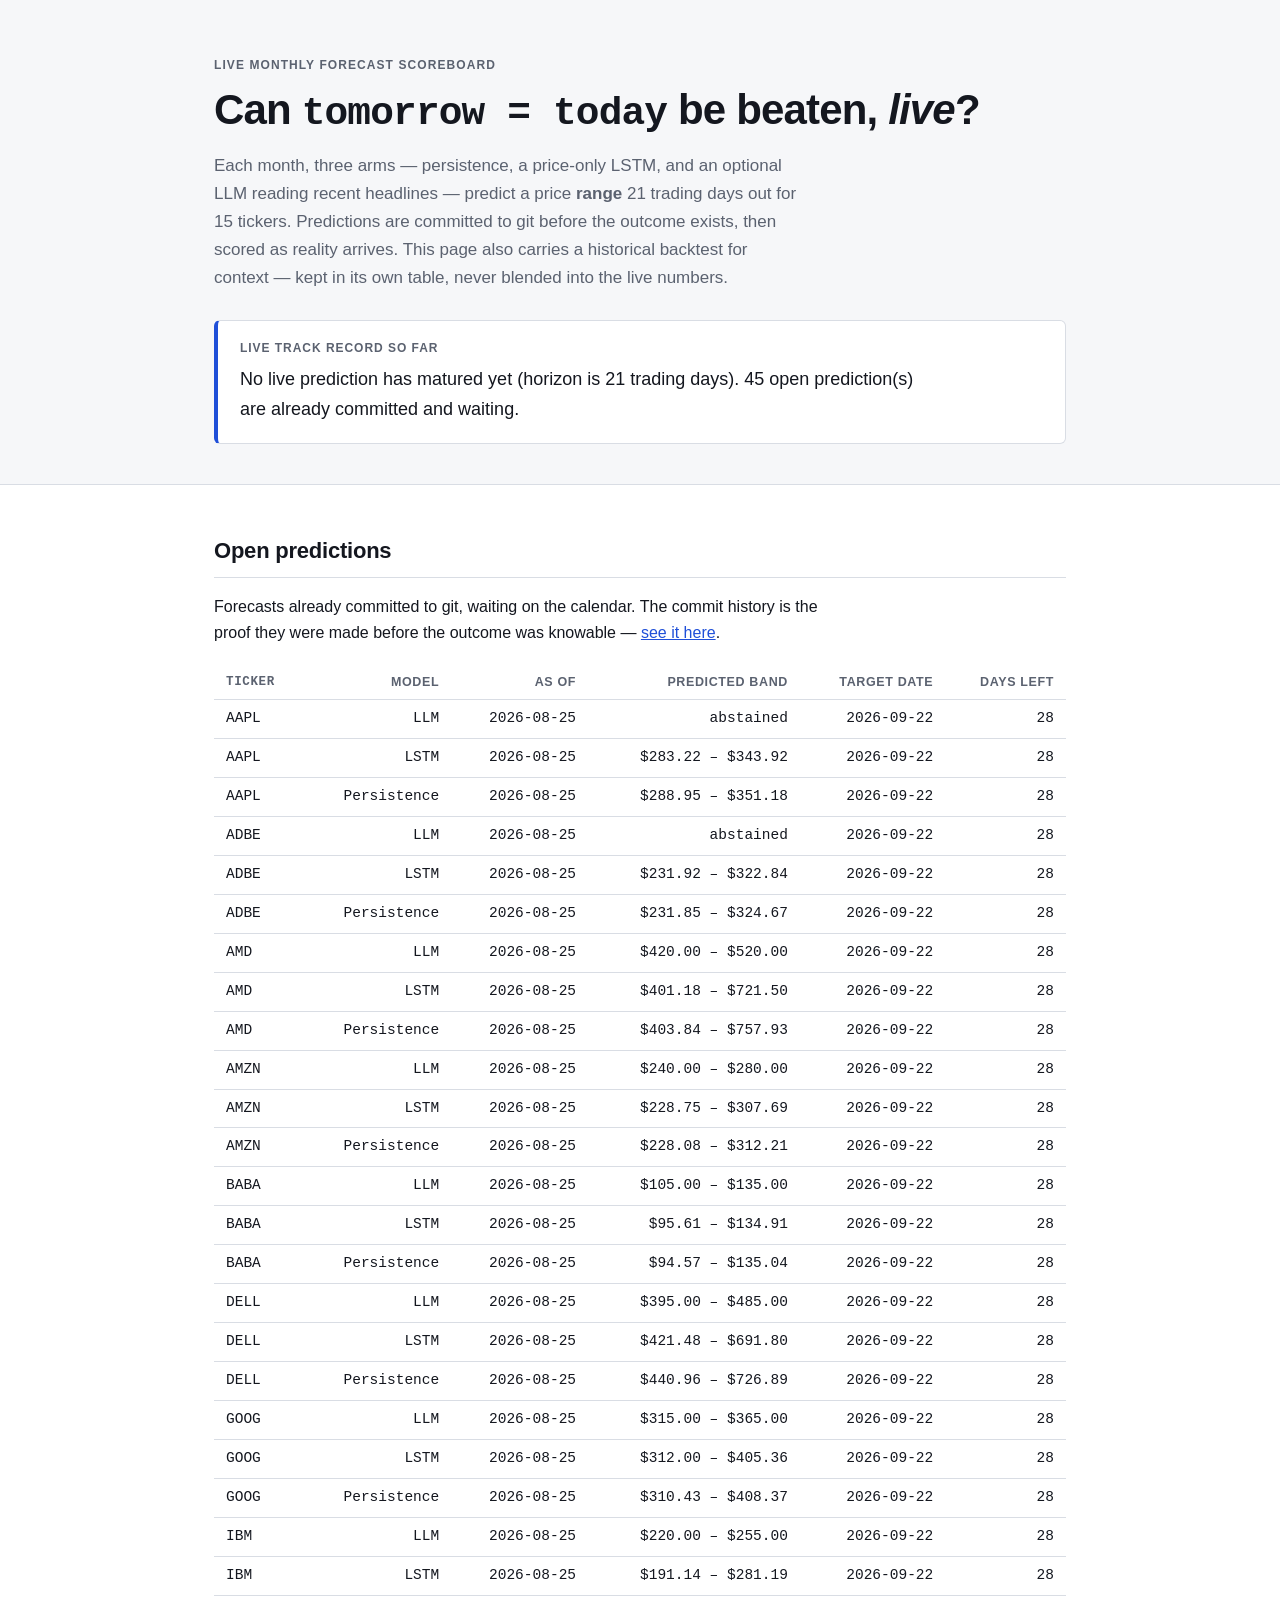
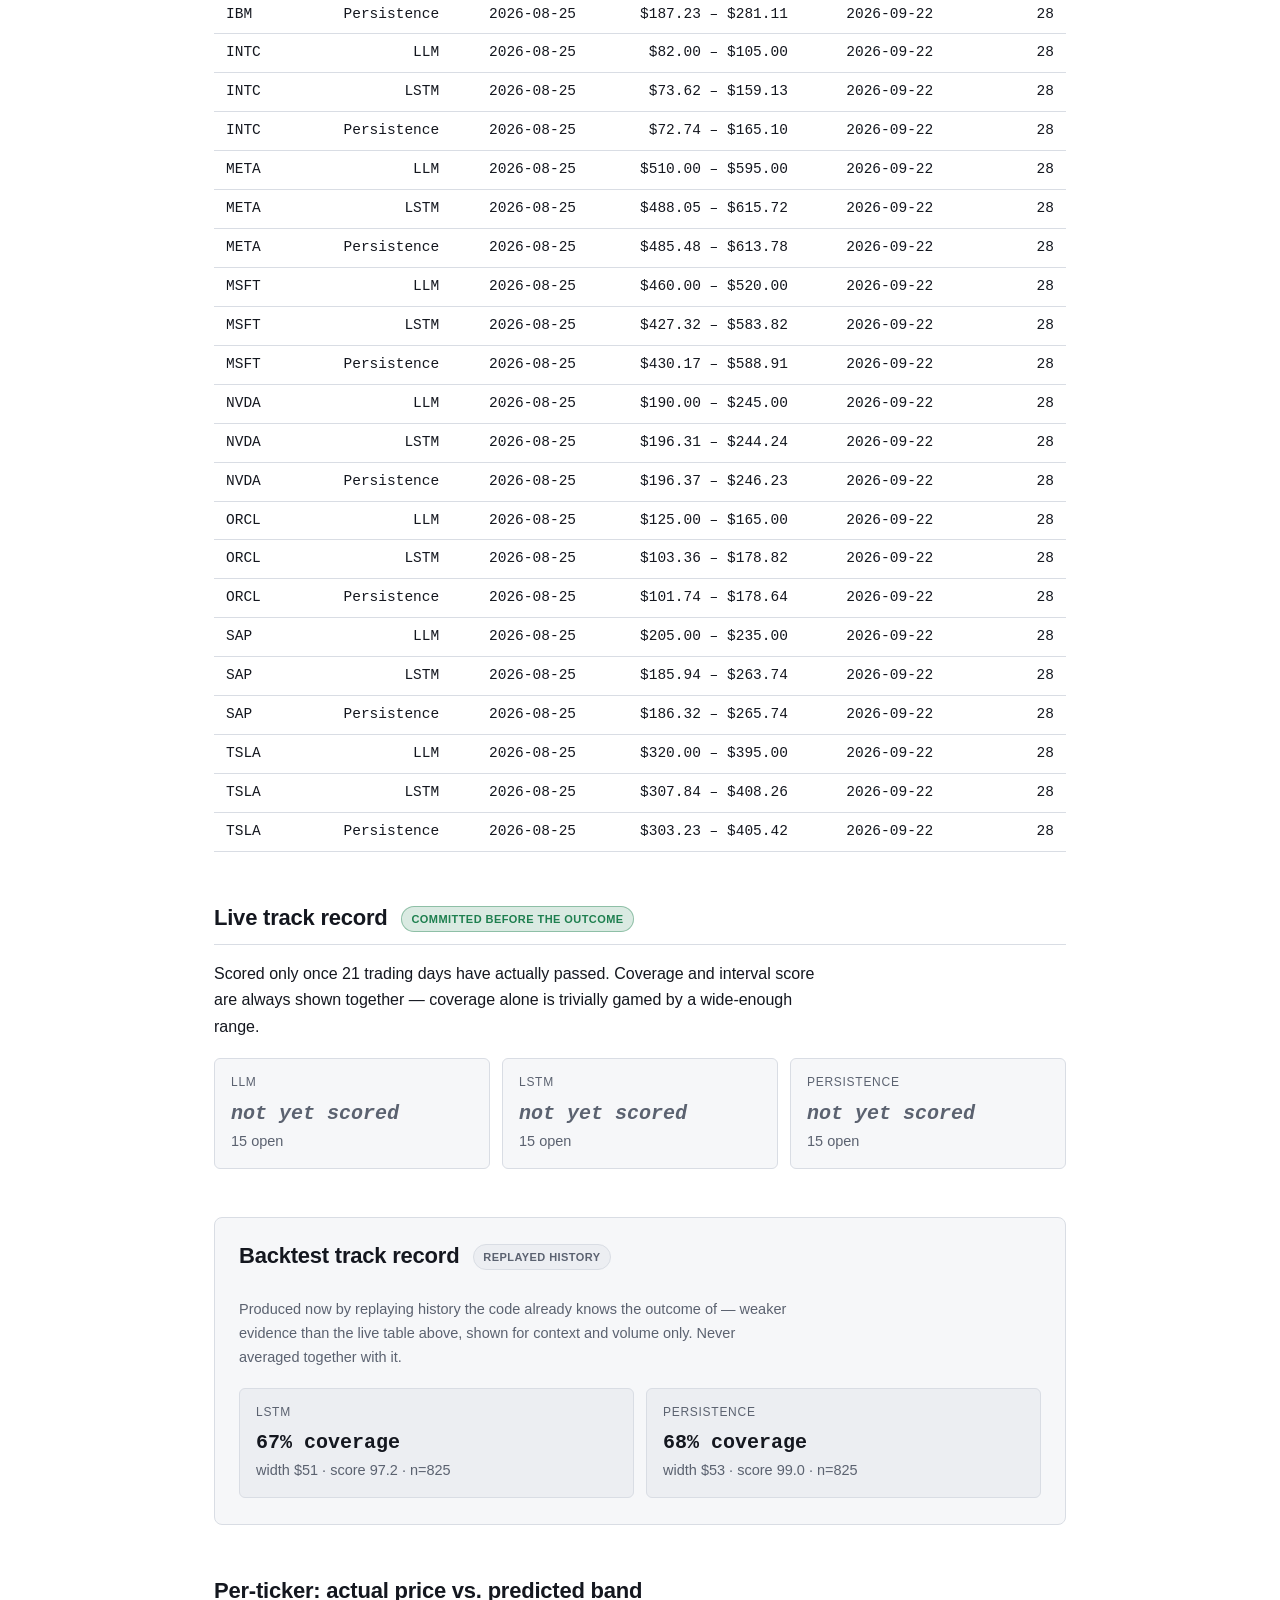
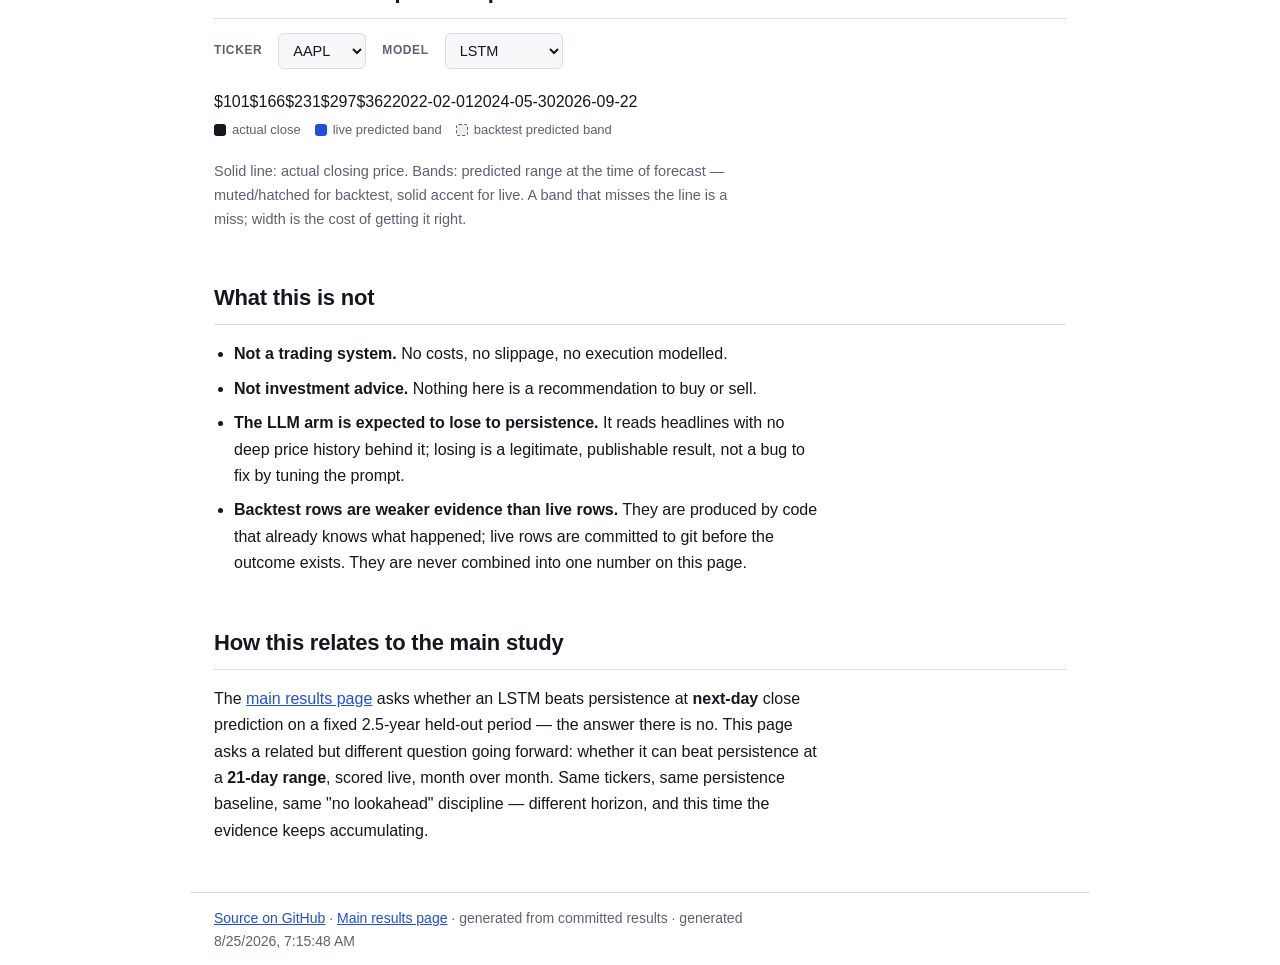
==== docs/scoreboard.html @ e930a918 "Live scoreboard page" ====
<!doctype html>
<html lang="en">
<head>
<meta charset="utf-8">
<meta name="viewport" content="width=device-width, initial-scale=1">
<title>Live forecast scoreboard — LSTM vs persistence</title>
<meta name="description" content="A monthly-updating scoreboard: persistence, an LSTM and an optional LLM predict a 21-trading-day price range for 15 tickers, scored as reality arrives. Live and backtested results are never combined.">
<link rel="stylesheet" href="style.css">
</head>
<body>

<header class="hero">
  <div class="wrap">
    <p class="eyebrow">Live monthly forecast scoreboard</p>
    <h1>Can <span class="mono">tomorrow&nbsp;=&nbsp;today</span> be beaten, <em>live</em>?</h1>
    <p class="lede">
      Each month, three arms — persistence, a price-only LSTM, and an optional LLM reading
      recent headlines — predict a price <strong>range</strong> 21 trading days out for 15
      tickers. Predictions are committed to git before the outcome exists, then scored as
      reality arrives. This page also carries a historical backtest for context — kept in its
      own table, never blended into the live numbers.
    </p>
    <div class="answer" id="answer">
      <p class="answer-label">Live track record so far</p>
      <p class="answer-body" id="answer-body">Loading…</p>
    </div>
  </div>
</header>

<main class="wrap">

  <section id="open-predictions">
    <h2>Open predictions</h2>
    <p>
      Forecasts already committed to git, waiting on the calendar. The commit history is the
      proof they were made before the outcome was knowable —
      <a id="commit-history-link" href="https://github.com/Ssavan99/stock-lstm-vs-persistence/commits/main/results/scoreboard_live.json" target="_blank" rel="noopener">see it here</a>.
    </p>
    <div class="tablewrap"><table id="table-open"></table></div>
  </section>

  <section id="live-track-record">
    <h2>Live track record <span class="badge badge-live">committed before the outcome</span></h2>
    <p>
      Scored only once 21 trading days have actually passed. Coverage and interval score are
      always shown together — coverage alone is trivially gamed by a wide-enough range.
    </p>
    <div class="grid" id="live-summary"></div>
  </section>

  <section id="backtest-track-record" class="muted-panel">
    <h2>Backtest track record <span class="badge badge-backtest">replayed history</span></h2>
    <p class="note">
      Produced now by replaying history the code already knows the outcome of — weaker
      evidence than the live table above, shown for context and volume only. Never averaged
      together with it.
    </p>
    <div class="grid" id="backtest-summary"></div>
  </section>

  <section id="per-ticker-chart">
    <h2>Per-ticker: actual price vs. predicted band</h2>
    <div class="chart-controls">
      <label for="ticker-select">Ticker</label>
      <select id="ticker-select"></select>
      <label for="model-select">Model</label>
      <select id="model-select"></select>
    </div>
    <div id="chart-ticker" class="chart"></div>
    <p class="note">
      Solid line: actual closing price. Bands: predicted range at the time of forecast —
      muted/hatched for backtest, solid accent for live. A band that misses the line is a miss;
      width is the cost of getting it right.
    </p>
  </section>

  <section class="disclaimer">
    <h2>What this is not</h2>
    <ul>
      <li><strong>Not a trading system.</strong> No costs, no slippage, no execution modelled.</li>
      <li><strong>Not investment advice.</strong> Nothing here is a recommendation to buy or sell.</li>
      <li><strong>The LLM arm is expected to lose to persistence.</strong> It reads headlines
        with no deep price history behind it; losing is a legitimate, publishable result, not
        a bug to fix by tuning the prompt.</li>
      <li><strong>Backtest rows are weaker evidence than live rows.</strong> They are produced
        by code that already knows what happened; live rows are committed to git before the
        outcome exists. They are never combined into one number on this page.</li>
    </ul>
  </section>

  <section>
    <h2>How this relates to the main study</h2>
    <p>
      The <a href="index.html">main results page</a> asks whether an LSTM beats persistence at
      <strong>next-day</strong> close prediction on a fixed 2.5-year held-out period — the
      answer there is no. This page asks a related but different question going forward:
      whether it can beat persistence at a <strong>21-day range</strong>, scored live, month
      over month. Same tickers, same persistence baseline, same "no lookahead" discipline —
      different horizon, and this time the evidence keeps accumulating.
    </p>
  </section>

</main>

<footer class="wrap">
  <p>
    <a href="https://github.com/Ssavan99/stock-lstm-vs-persistence">Source on GitHub</a>
    · <a href="index.html">Main results page</a>
    · generated from committed results
    · <span id="footer-generated"></span>
  </p>
</footer>

<script src="scoreboard.js"></script>
</body>
</html>
---- docs/style.css ----
:root {
  --bg: #ffffff;
  --surface: #f6f7f9;
  --surface-2: #eceef2;
  --text: #14171f;
  --muted: #5b6270;
  --line: #d9dde4;
  --accent: #1f4fd8;
  --bad: #c0392b;
  --good: #1e7f4f;
  --mono: ui-monospace, SFMono-Regular, "SF Mono", Menlo, Consolas, monospace;
}

@media (prefers-color-scheme: dark) {
  :root {
    --bg: #0f1116;
    --surface: #171a21;
    --surface-2: #1f232c;
    --text: #e7e9ee;
    --muted: #9aa2b1;
    --line: #2b303a;
    --accent: #6f95ff;
    --bad: #ff7a6b;
    --good: #56c98d;
  }
}

* { box-sizing: border-box; }

body {
  margin: 0;
  background: var(--bg);
  color: var(--text);
  font: 16px/1.65 -apple-system, BlinkMacSystemFont, "Segoe UI", Roboto, Helvetica, Arial, sans-serif;
  -webkit-font-smoothing: antialiased;
}

.wrap { max-width: 900px; margin: 0 auto; padding: 0 24px; }
.mono { font-family: var(--mono); font-size: 0.94em; }

.hero {
  background: var(--surface);
  border-bottom: 1px solid var(--line);
  padding: 56px 0 40px;
}

.eyebrow {
  margin: 0 0 10px;
  text-transform: uppercase;
  letter-spacing: 0.09em;
  font-size: 12px;
  font-weight: 600;
  color: var(--muted);
}

h1 {
  margin: 0 0 16px;
  font-size: clamp(28px, 5vw, 42px);
  line-height: 1.15;
  letter-spacing: -0.02em;
}

.lede { margin: 0 0 28px; font-size: 17px; color: var(--muted); max-width: 62ch; }
.cross-link { margin-top: 14px; }

.answer {
  background: var(--bg);
  border: 1px solid var(--line);
  border-left: 4px solid var(--accent);
  border-radius: 6px;
  padding: 18px 22px;
}

.answer-label {
  margin: 0 0 6px;
  font-size: 12px;
  font-weight: 600;
  letter-spacing: 0.08em;
  text-transform: uppercase;
  color: var(--muted);
}

.answer-body { margin: 0; font-size: 18px; }
.answer-body strong { color: var(--accent); }

main { padding: 8px 24px 48px; }
section { margin: 48px 0; }

h2 {
  font-size: 22px;
  letter-spacing: -0.01em;
  margin: 0 0 12px;
  padding-bottom: 8px;
  border-bottom: 1px solid var(--line);
}

p { max-width: 68ch; }
.note { color: var(--muted); font-size: 14.5px; }

.grid {
  display: grid;
  grid-template-columns: repeat(auto-fit, minmax(160px, 1fr));
  gap: 12px;
  margin: 18px 0;
}

.card {
  background: var(--surface);
  border: 1px solid var(--line);
  border-radius: 6px;
  padding: 14px 16px;
}
.card .k { font-size: 12px; text-transform: uppercase; letter-spacing: 0.06em; color: var(--muted); }
.card .v { font-size: 20px; font-weight: 600; font-family: var(--mono); margin-top: 4px; }

.tablewrap { overflow-x: auto; margin: 18px 0; }

table { border-collapse: collapse; width: 100%; font-size: 14.5px; }
th, td { padding: 7px 12px; text-align: right; border-bottom: 1px solid var(--line); white-space: nowrap; }
th { font-weight: 600; color: var(--muted); font-size: 12.5px; text-transform: uppercase; letter-spacing: 0.05em; }
th:first-child, td:first-child { text-align: left; font-family: var(--mono); }
tbody tr:hover { background: var(--surface); }
td.num { font-family: var(--mono); }
td.pos { color: var(--good); }
td.neg { color: var(--bad); }
tfoot td { font-weight: 600; border-top: 2px solid var(--line); border-bottom: none; }

.chart { margin: 20px 0; }
.chart svg { width: 100%; height: auto; display: block; }

.callout {
  background: var(--surface);
  border: 1px solid var(--line);
  border-radius: 6px;
  padding: 14px 18px;
  margin: 18px 0;
  font-size: 15.5px;
}

.disclaimer ul { max-width: 68ch; padding-left: 20px; }
.disclaimer li { margin-bottom: 8px; }

.code {
  background: var(--surface-2);
  border: 1px solid var(--line);
  border-radius: 6px;
  padding: 14px 16px;
  overflow-x: auto;
  font-family: var(--mono);
  font-size: 13.5px;
  line-height: 1.6;
}

.badge {
  display: inline-block;
  font-size: 11px;
  font-weight: 600;
  letter-spacing: 0.04em;
  text-transform: uppercase;
  padding: 3px 9px;
  border-radius: 999px;
  vertical-align: middle;
  margin-left: 8px;
}
.badge-live {
  color: var(--good);
  background: color-mix(in srgb, var(--good) 16%, transparent);
  border: 1px solid color-mix(in srgb, var(--good) 40%, transparent);
}
.badge-backtest {
  color: var(--muted);
  background: var(--surface-2);
  border: 1px solid var(--line);
}

.muted-panel {
  background: var(--surface);
  border: 1px solid var(--line);
  border-radius: 8px;
  padding: 20px 24px 8px;
}
.muted-panel h2 { border-bottom-color: transparent; }
.muted-panel .grid .card { background: var(--surface-2); }

.stat-empty { color: var(--muted); font-style: italic; font-size: 14px; }

.chart-controls {
  display: flex;
  flex-wrap: wrap;
  align-items: center;
  gap: 8px 16px;
  margin: 14px 0;
}
.chart-controls label {
  font-size: 12px;
  font-weight: 600;
  letter-spacing: 0.05em;
  text-transform: uppercase;
  color: var(--muted);
}
.chart-controls select {
  font: inherit;
  font-size: 14.5px;
  color: var(--text);
  background: var(--surface);
  border: 1px solid var(--line);
  border-radius: 6px;
  padding: 7px 10px;
  min-height: 36px;
}

.chart-legend {
  display: flex;
  flex-wrap: wrap;
  gap: 14px;
  margin: 4px 0 12px;
  font-size: 13px;
  color: var(--muted);
}
.chart-legend span { display: inline-flex; align-items: center; gap: 6px; }
.chart-legend .swatch { width: 12px; height: 12px; border-radius: 3px; display: inline-block; }

footer {
  border-top: 1px solid var(--line);
  padding: 22px 24px 40px;
  color: var(--muted);
  font-size: 14px;
}
a { color: var(--accent); }
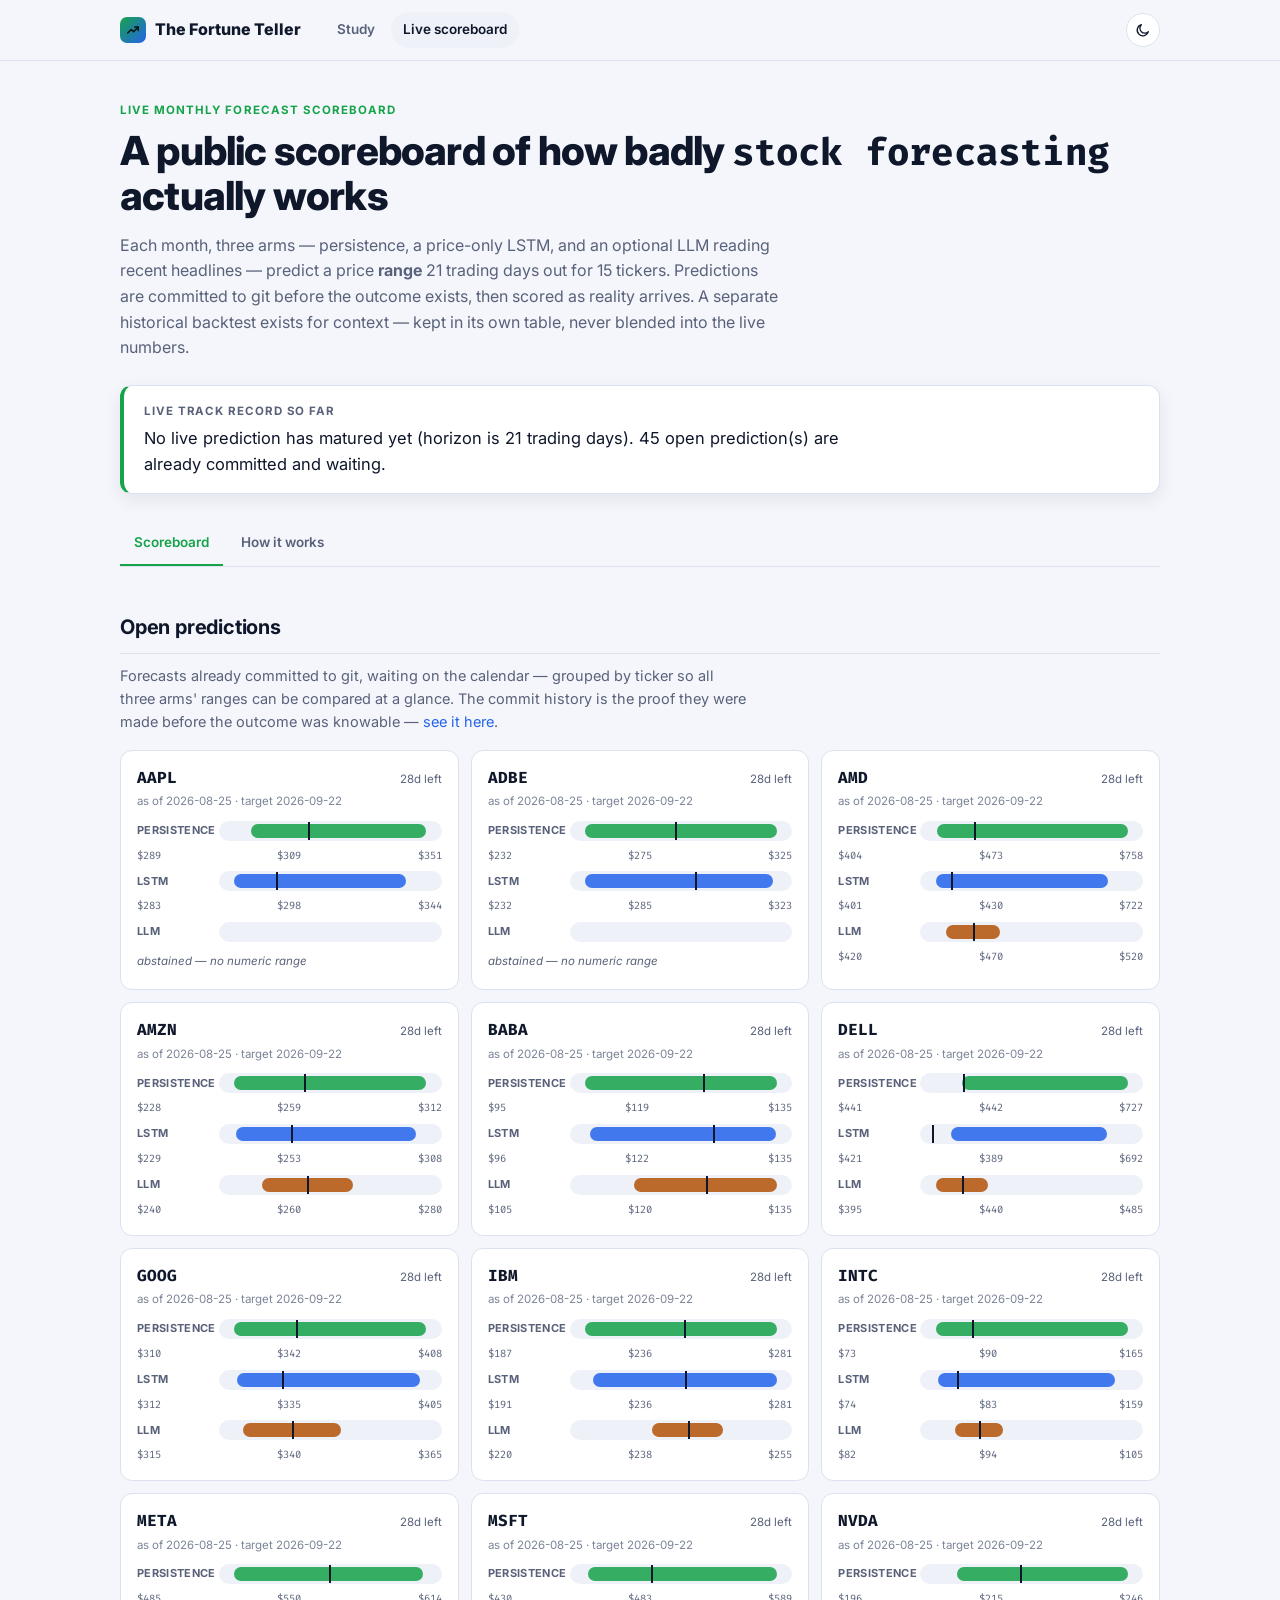
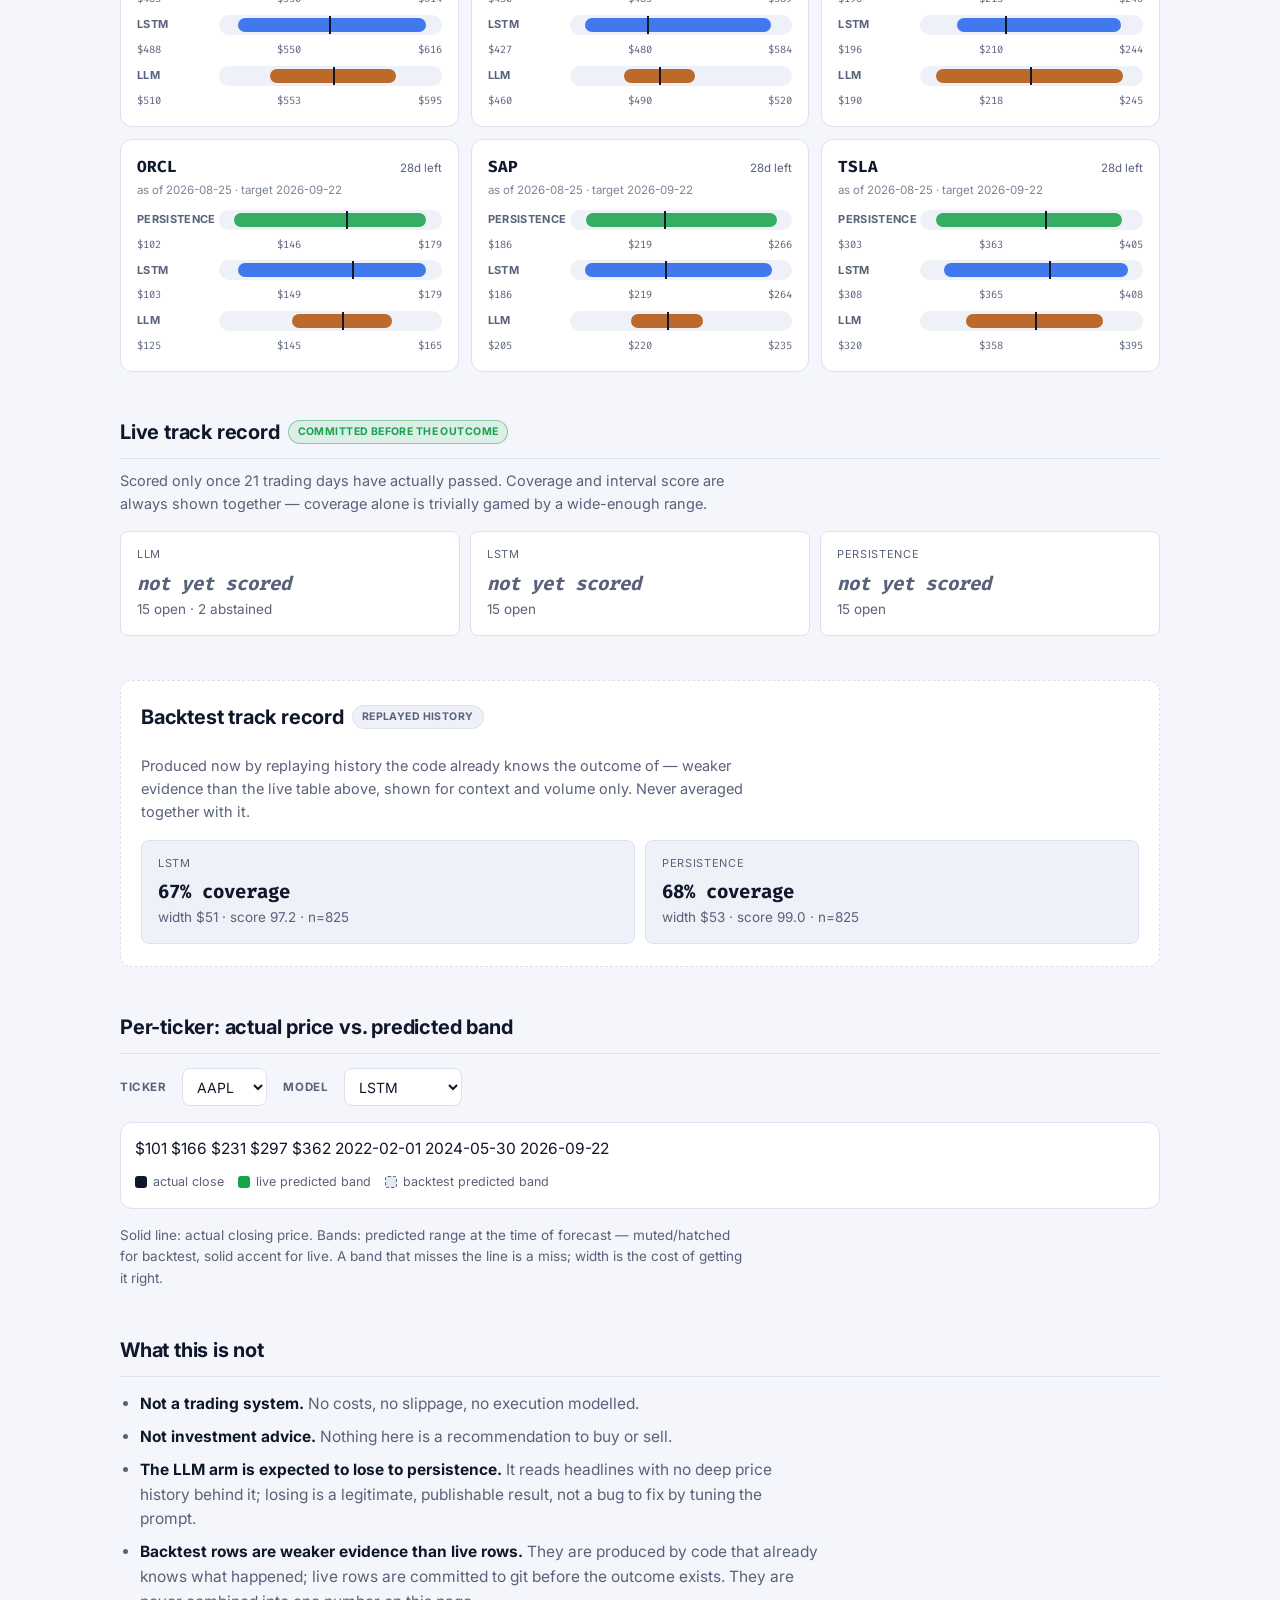
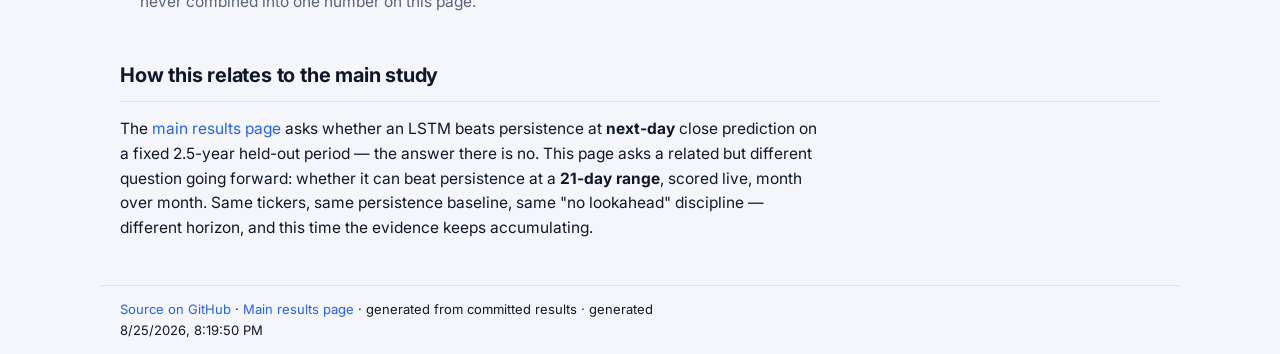
==== commit dfd5ec2f: "Full UI overhaul: dark-first fintech redesign, ticker cards, How it works, a11y fix Design system (d" ====
--- a/docs/scoreboard.html
+++ b/docs/scoreboard.html
@@ -3,22 +3,39 @@
 <head>
 <meta charset="utf-8">
 <meta name="viewport" content="width=device-width, initial-scale=1">
-<title>Live forecast scoreboard — LSTM vs persistence</title>
-<meta name="description" content="A monthly-updating scoreboard: persistence, an LSTM and an optional LLM predict a 21-trading-day price range for 15 tickers, scored as reality arrives. Live and backtested results are never combined.">
+<title>The Fortune Teller — Live Scoreboard</title>
+<meta name="description" content="A public scoreboard of how badly stock forecasting actually works: persistence, an LSTM and an optional LLM predict a 21-trading-day price range for 15 tickers, scored live as reality arrives. Backtest and live results are never combined.">
+<script src="theme.js"></script>
 <link rel="stylesheet" href="style.css">
 </head>
 <body>
 
+<div class="topbar">
+  <div class="topbar-inner">
+    <a class="brand" href="index.html">
+      <span class="brand-mark" aria-hidden="true">
+        <svg width="14" height="14" viewBox="0 0 24 24" fill="none" stroke="currentColor" stroke-width="2.5" stroke-linecap="round" stroke-linejoin="round"><path d="M3 17l6-6 4 4 8-8"/><path d="M15 7h6v6"/></svg>
+      </span>
+      The Fortune Teller
+    </a>
+    <nav class="topnav" aria-label="Site">
+      <a href="index.html">Study</a>
+      <a href="scoreboard.html" aria-current="page">Live scoreboard</a>
+    </nav>
+    <button class="theme-toggle" id="theme-toggle" type="button" aria-label="Toggle theme"></button>
+  </div>
+</div>
+
 <header class="hero">
   <div class="wrap">
     <p class="eyebrow">Live monthly forecast scoreboard</p>
-    <h1>Can <span class="mono">tomorrow&nbsp;=&nbsp;today</span> be beaten, <em>live</em>?</h1>
+    <h1>A public scoreboard of how badly <span class="mono">stock&nbsp;forecasting</span> actually works</h1>
     <p class="lede">
       Each month, three arms — persistence, a price-only LSTM, and an optional LLM reading
       recent headlines — predict a price <strong>range</strong> 21 trading days out for 15
       tickers. Predictions are committed to git before the outcome exists, then scored as
-      reality arrives. This page also carries a historical backtest for context — kept in its
-      own table, never blended into the live numbers.
+      reality arrives. A separate historical backtest exists for context — kept in its own
+      table, never blended into the live numbers.
     </p>
     <div class="answer" id="answer">
       <p class="answer-label">Live track record so far</p>
@@ -29,82 +46,212 @@
 
 <main class="wrap">
 
-  <section id="open-predictions">
-    <h2>Open predictions</h2>
-    <p>
-      Forecasts already committed to git, waiting on the calendar. The commit history is the
-      proof they were made before the outcome was knowable —
-      <a id="commit-history-link" href="https://github.com/Ssavan99/stock-lstm-vs-persistence/commits/main/results/scoreboard_live.json" target="_blank" rel="noopener">see it here</a>.
-    </p>
-    <div class="tablewrap"><table id="table-open"></table></div>
-  </section>
-
-  <section id="live-track-record">
-    <h2>Live track record <span class="badge badge-live">committed before the outcome</span></h2>
-    <p>
-      Scored only once 21 trading days have actually passed. Coverage and interval score are
-      always shown together — coverage alone is trivially gamed by a wide-enough range.
-    </p>
-    <div class="grid" id="live-summary"></div>
-  </section>
-
-  <section id="backtest-track-record" class="muted-panel">
-    <h2>Backtest track record <span class="badge badge-backtest">replayed history</span></h2>
-    <p class="note">
-      Produced now by replaying history the code already knows the outcome of — weaker
-      evidence than the live table above, shown for context and volume only. Never averaged
-      together with it.
-    </p>
-    <div class="grid" id="backtest-summary"></div>
-  </section>
-
-  <section id="per-ticker-chart">
-    <h2>Per-ticker: actual price vs. predicted band</h2>
-    <div class="chart-controls">
-      <label for="ticker-select">Ticker</label>
-      <select id="ticker-select"></select>
-      <label for="model-select">Model</label>
-      <select id="model-select"></select>
-    </div>
-    <div id="chart-ticker" class="chart"></div>
-    <p class="note">
-      Solid line: actual closing price. Bands: predicted range at the time of forecast —
-      muted/hatched for backtest, solid accent for live. A band that misses the line is a miss;
-      width is the cost of getting it right.
-    </p>
-  </section>
-
-  <section class="disclaimer">
-    <h2>What this is not</h2>
-    <ul>
-      <li><strong>Not a trading system.</strong> No costs, no slippage, no execution modelled.</li>
-      <li><strong>Not investment advice.</strong> Nothing here is a recommendation to buy or sell.</li>
-      <li><strong>The LLM arm is expected to lose to persistence.</strong> It reads headlines
-        with no deep price history behind it; losing is a legitimate, publishable result, not
-        a bug to fix by tuning the prompt.</li>
-      <li><strong>Backtest rows are weaker evidence than live rows.</strong> They are produced
-        by code that already knows what happened; live rows are committed to git before the
-        outcome exists. They are never combined into one number on this page.</li>
-    </ul>
-  </section>
-
-  <section>
-    <h2>How this relates to the main study</h2>
-    <p>
-      The <a href="index.html">main results page</a> asks whether an LSTM beats persistence at
-      <strong>next-day</strong> close prediction on a fixed 2.5-year held-out period — the
-      answer there is no. This page asks a related but different question going forward:
-      whether it can beat persistence at a <strong>21-day range</strong>, scored live, month
-      over month. Same tickers, same persistence baseline, same "no lookahead" discipline —
-      different horizon, and this time the evidence keeps accumulating.
-    </p>
-  </section>
+  <div class="tabs" role="tablist" aria-label="Scoreboard sections">
+    <button class="tab-btn" id="tab-btn-scoreboard" role="tab" aria-selected="true" aria-controls="tab-scoreboard" type="button">Scoreboard</button>
+    <button class="tab-btn" id="tab-btn-how" role="tab" aria-selected="false" aria-controls="tab-how" type="button">How it works</button>
+  </div>
+
+  <div class="tab-panel active" id="tab-scoreboard" role="tabpanel" aria-labelledby="tab-btn-scoreboard">
+
+    <section id="open-predictions">
+      <h2>Open predictions</h2>
+      <p class="section-intro">
+        Forecasts already committed to git, waiting on the calendar — grouped by ticker so all
+        three arms' ranges can be compared at a glance. The commit history is the proof they
+        were made before the outcome was knowable —
+        <a id="commit-history-link" href="https://github.com/Ssavan99/fortune-teller/commits/main/results/scoreboard_live.json" target="_blank" rel="noopener">see it here</a>.
+      </p>
+      <div class="ticker-grid" id="ticker-grid"></div>
+    </section>
+
+    <section id="live-track-record">
+      <h2>Live track record <span class="badge badge-live">committed before the outcome</span></h2>
+      <p class="section-intro">
+        Scored only once 21 trading days have actually passed. Coverage and interval score are
+        always shown together — coverage alone is trivially gamed by a wide-enough range.
+      </p>
+      <div class="grid" id="live-summary"></div>
+    </section>
+
+    <section id="backtest-track-record" class="muted-panel">
+      <h2>Backtest track record <span class="badge badge-backtest">replayed history</span></h2>
+      <p class="section-intro">
+        Produced now by replaying history the code already knows the outcome of — weaker
+        evidence than the live table above, shown for context and volume only. Never averaged
+        together with it.
+      </p>
+      <div class="grid" id="backtest-summary"></div>
+    </section>
+
+    <section id="per-ticker-chart">
+      <h2>Per-ticker: actual price vs. predicted band</h2>
+      <div class="chart-controls">
+        <label for="ticker-select">Ticker</label>
+        <select id="ticker-select"></select>
+        <label for="model-select">Model</label>
+        <select id="model-select"></select>
+      </div>
+      <div id="chart-ticker" class="chart"></div>
+      <p class="note">
+        Solid line: actual closing price. Bands: predicted range at the time of forecast —
+        muted/hatched for backtest, solid accent for live. A band that misses the line is a
+        miss; width is the cost of getting it right.
+      </p>
+    </section>
+
+    <section class="disclaimer">
+      <h2>What this is not</h2>
+      <ul>
+        <li><strong>Not a trading system.</strong> No costs, no slippage, no execution modelled.</li>
+        <li><strong>Not investment advice.</strong> Nothing here is a recommendation to buy or sell.</li>
+        <li><strong>The LLM arm is expected to lose to persistence.</strong> It reads headlines
+          with no deep price history behind it; losing is a legitimate, publishable result, not
+          a bug to fix by tuning the prompt.</li>
+        <li><strong>Backtest rows are weaker evidence than live rows.</strong> They are produced
+          by code that already knows what happened; live rows are committed to git before the
+          outcome exists. They are never combined into one number on this page.</li>
+      </ul>
+    </section>
+
+    <section>
+      <h2>How this relates to the main study</h2>
+      <p>
+        The <a href="index.html">main results page</a> asks whether an LSTM beats persistence at
+        <strong>next-day</strong> close prediction on a fixed 2.5-year held-out period — the
+        answer there is no. This page asks a related but different question going forward:
+        whether it can beat persistence at a <strong>21-day range</strong>, scored live, month
+        over month. Same tickers, same persistence baseline, same "no lookahead" discipline —
+        different horizon, and this time the evidence keeps accumulating.
+      </p>
+    </section>
+
+  </div>
+
+  <div class="tab-panel" id="tab-how" role="tabpanel" aria-labelledby="tab-btn-how">
+
+    <section class="section-first">
+      <h2>How this actually works</h2>
+      <p class="section-intro">
+        Written for a reader who is comfortable with the idea of a stock price but hasn't
+        necessarily trained a model. No step is skipped for being "obvious."
+      </p>
+
+      <div class="hiw-block">
+        <h3>1. The data pipeline</h3>
+        <p>
+          Every month, on the 1st, a scheduled job pulls fresh daily open/high/low/close/volume
+          bars for 15 large-cap tech tickers (prices are split- and dividend-adjusted, so a 4:1
+          stock split doesn't look like a 75% crash to the model). It scores last month's
+          predictions against what actually happened, trains a fresh model on everything known
+          up to today, predicts a price range 21 trading days out, and commits both the scoring
+          and the new prediction to git — <strong>before</strong> anyone, including the code
+          itself, knows what will actually happen.
+        </p>
+      </div>
+
+      <div class="hiw-block">
+        <h3>2. What persistence is, and why it's a serious baseline</h3>
+        <p>
+          <strong>Persistence</strong> means "tomorrow's price is today's price" — or here,
+          "the price 21 days from now is the price today." It sounds too dumb to beat, which is
+          exactly why it's dangerous to ignore: daily stock returns are close to a random walk,
+          meaning the best single-point guess for a future price is very nearly today's price.
+          Decades of published finance and forecasting research keep re-finding this. A model
+          has to clear this bar, not a coin flip — and on this page, most of the time, it
+          doesn't.
+        </p>
+      </div>
+
+      <div class="hiw-block">
+        <h3>3. What an LSTM is, and why it's used here</h3>
+        <p>
+          An LSTM (Long Short-Term Memory network) is a type of neural network built to find
+          patterns in sequences — a natural fit for a window of the last 20 trading days' prices
+          and volumes. This project uses a <em>bidirectional</em> LSTM: it reads the window
+          forwards and backwards internally, which helps it use the whole window rather than
+          just the most recent day, but it still only ever sees days strictly before the day
+          it's predicting — the model architecture doesn't create lookahead, and a dedicated
+          test (<code class="mono">test_as_of_boundary_holds</code>) checks that no leak exists
+          in the surrounding code either.
+        </p>
+      </div>
+
+      <div class="hiw-block">
+        <h3>4. Prediction intervals, and what "coverage" means</h3>
+        <p>
+          Instead of a single number ("$142.30"), each arm predicts a <strong>range</strong>
+          ("$135–$150") at a stated confidence level, here 80%. <strong>Coverage</strong> is the
+          fraction of the time the real outcome actually landed inside the predicted range — it
+          should be close to 80% for an 80% interval that's telling the truth about its own
+          uncertainty. Coverage alone can be gamed trivially (predict $0–$100,000 and you'll
+          "cover" everything), which is why this page always reports the
+          <strong>interval score</strong> alongside it — a score that penalizes width as well as
+          misses, so a wide, lazy interval scores worse than a tight, honest one even at equal
+          coverage.
+        </p>
+      </div>
+
+      <div class="hiw-block">
+        <h3>5. Conformal calibration — how the ranges are actually built</h3>
+        <p>
+          The ranges aren't guessed. Each month, the model's own prediction errors on recent,
+          known data are measured, and a <strong>split-conformal</strong> procedure turns that
+          error distribution into a range with a real statistical coverage guarantee — not just
+          "the model's confidence," which neural networks are notoriously bad at reporting
+          honestly. The range width is further scaled by each ticker's own recent volatility
+          (how much it's been moving lately), so a historically calm stock gets a tighter range
+          than a historically turbulent one, for the same nominal confidence level.
+        </p>
+      </div>
+
+      <div class="hiw-block">
+        <h3>6. The LLM arm</h3>
+        <p>
+          An optional third arm gives a large language model the last 60 closing prices and up
+          to 10 recent headlines, and asks it for a price range in strict JSON. If the reply is
+          malformed, refuses to answer, or gives a range where the low is above the high, that
+          counts as an <strong>abstention</strong> — recorded honestly as "no prediction," never
+          smoothed into a fabricated number. This arm only runs live: the free news source used
+          here has no deep archive, so there's no honest way to backtest it against history it
+          could never have actually read at the time.
+        </p>
+      </div>
+
+      <div class="hiw-block">
+        <h3>7. Why backtest and live never mix</h3>
+        <p>
+          A <strong>backtest</strong> row is produced today, by code that already knows what
+          happened — it's a replay, useful for volume and context, but it can't prove the model
+          wasn't shaped (even unconsciously) by knowing the answer. A <strong>live</strong> row
+          is committed to git before the outcome exists — the commit timestamp itself is
+          tamper-evident proof it was made in advance. Averaging the two into one headline number
+          would quietly launder the weaker evidence into the stronger claim, so this project
+          keeps them in separate tables, separate totals, everywhere, enforced by an automated
+          test that fails the build if they're ever combined.
+        </p>
+      </div>
+
+      <div class="hiw-block">
+        <h3>8. The honest finding</h3>
+        <p>
+          On the fixed next-day study, the LSTM does not beat persistence. On this live
+          scoreboard, expect the same pattern to hold at the 21-day horizon — that would not be
+          a failure of this project, it would be the finding. What <em>is</em> genuinely
+          predictable, and shown honestly rather than buried, is <strong>volatility</strong>
+          itself: how much a price moves is more forecastable than which way it moves. See the
+          main study's README for the full breakdown of what worked and what didn't, including
+          every rejected attempt to improve on it.
+        </p>
+      </div>
+    </section>
+
+  </div>
 
 </main>
 
 <footer class="wrap">
   <p>
-    <a href="https://github.com/Ssavan99/stock-lstm-vs-persistence">Source on GitHub</a>
+    <a href="https://github.com/Ssavan99/fortune-teller">Source on GitHub</a>
     · <a href="index.html">Main results page</a>
     · generated from committed results
     · <span id="footer-generated"></span>
--- a/docs/style.css
+++ b/docs/style.css
@@ -1,229 +1,542 @@
+@import url('https://fonts.googleapis.com/css2?family=Fira+Code:wght@400;500;600;700&family=Inter:wght@400;500;600;700;800&display=swap');
+
+/* ---------------------------------------------------------------------------
+   Tokens. Dark-first: the bare :root values ARE the dark palette. A system
+   light preference overrides them unless an explicit [data-theme] is set,
+   and an explicit [data-theme] always wins over everything. See theme.js.
+--------------------------------------------------------------------------- */
 :root {
-  --bg: #ffffff;
-  --surface: #f6f7f9;
-  --surface-2: #eceef2;
-  --text: #14171f;
-  --muted: #5b6270;
-  --line: #d9dde4;
-  --accent: #1f4fd8;
-  --bad: #c0392b;
-  --good: #1e7f4f;
-  --mono: ui-monospace, SFMono-Regular, "SF Mono", Menlo, Consolas, monospace;
-}
-
-@media (prefers-color-scheme: dark) {
-  :root {
-    --bg: #0f1116;
-    --surface: #171a21;
-    --surface-2: #1f232c;
-    --text: #e7e9ee;
-    --muted: #9aa2b1;
-    --line: #2b303a;
-    --accent: #6f95ff;
-    --bad: #ff7a6b;
-    --good: #56c98d;
+  --bg: #020617;
+  --surface: #0e1223;
+  --surface-2: #171c30;
+  --surface-3: #222a42;
+  --text: #f8fafc;
+  --muted: #94a3b8;
+  --muted-2: #64748b;
+  --line: #2a3350;
+  --accent: #22c55e;
+  --accent-soft: rgba(34, 197, 94, 0.14);
+  --bad: #f87171;
+  --bad-soft: rgba(248, 113, 113, 0.14);
+  --warn: #f59e0b;
+  --warn-soft: rgba(245, 158, 11, 0.14);
+  --blue: #60a5fa;
+  --blue-soft: rgba(96, 165, 250, 0.14);
+  --shadow: 0 8px 24px rgba(0, 0, 0, 0.35);
+  --mono: "Fira Code", ui-monospace, SFMono-Regular, "SF Mono", Menlo, Consolas, monospace;
+  --sans: "Inter", -apple-system, BlinkMacSystemFont, "Segoe UI", Roboto, Helvetica, Arial, sans-serif;
+  --radius: 12px;
+  --radius-sm: 8px;
+  color-scheme: dark;
+}
+
+@media (prefers-color-scheme: light) {
+  :root:not([data-theme="dark"]) {
+    --bg: #f4f6fb;
+    --surface: #ffffff;
+    --surface-2: #eef1f8;
+    --surface-3: #e2e8f4;
+    --text: #0f172a;
+    --muted: #59627a;
+    --muted-2: #7c8598;
+    --line: #dbe1ee;
+    --accent: #16a34a;
+    --accent-soft: rgba(22, 163, 74, 0.1);
+    --bad: #dc2626;
+    --bad-soft: rgba(220, 38, 38, 0.1);
+    --warn: #b45309;
+    --warn-soft: rgba(180, 83, 9, 0.1);
+    --blue: #2563eb;
+    --blue-soft: rgba(37, 99, 235, 0.1);
+    --shadow: 0 6px 18px rgba(15, 23, 42, 0.08);
+    color-scheme: light;
   }
 }
 
+:root[data-theme="light"] {
+  --bg: #f4f6fb;
+  --surface: #ffffff;
+  --surface-2: #eef1f8;
+  --surface-3: #e2e8f4;
+  --text: #0f172a;
+  --muted: #59627a;
+  --muted-2: #7c8598;
+  --line: #dbe1ee;
+  --accent: #16a34a;
+  --accent-soft: rgba(22, 163, 74, 0.1);
+  --bad: #dc2626;
+  --bad-soft: rgba(220, 38, 38, 0.1);
+  --warn: #b45309;
+  --warn-soft: rgba(180, 83, 9, 0.1);
+  --blue: #2563eb;
+  --blue-soft: rgba(37, 99, 235, 0.1);
+  --shadow: 0 6px 18px rgba(15, 23, 42, 0.08);
+  color-scheme: light;
+}
+
+:root[data-theme="dark"] {
+  --bg: #020617;
+  --surface: #0e1223;
+  --surface-2: #171c30;
+  --surface-3: #222a42;
+  --text: #f8fafc;
+  --muted: #94a3b8;
+  --muted-2: #64748b;
+  --line: #2a3350;
+  --accent: #22c55e;
+  --accent-soft: rgba(34, 197, 94, 0.14);
+  --bad: #f87171;
+  --bad-soft: rgba(248, 113, 113, 0.14);
+  --warn: #f59e0b;
+  --warn-soft: rgba(245, 158, 11, 0.14);
+  --blue: #60a5fa;
+  --blue-soft: rgba(96, 165, 250, 0.14);
+  --shadow: 0 8px 24px rgba(0, 0, 0, 0.35);
+  color-scheme: dark;
+}
+
 * { box-sizing: border-box; }
+
+html {
+  -webkit-text-size-adjust: 100%;
+  /* Giving html its own explicit background avoids the CSS root-background-propagation rule
+     (when html has no background, body's background paints the canvas instead, as a special
+     case) -- with this, body's background is a normal box-model background like any other
+     element, which is what makes it recompute promptly on a dynamic [data-theme] change. */
+  background-color: var(--bg);
+}
 
 body {
   margin: 0;
-  background: var(--bg);
+  background-color: var(--bg);
   color: var(--text);
-  font: 16px/1.65 -apple-system, BlinkMacSystemFont, "Segoe UI", Roboto, Helvetica, Arial, sans-serif;
+  font: 15.5px/1.6 var(--sans);
   -webkit-font-smoothing: antialiased;
-}
-
-.wrap { max-width: 900px; margin: 0 auto; padding: 0 24px; }
+  transition: background-color 150ms ease, color 150ms ease;
+  overflow-x: hidden;
+}
+
+a { color: var(--blue); text-decoration: none; }
+a:hover { text-decoration: underline; }
+a:focus-visible, button:focus-visible, select:focus-visible, [tabindex]:focus-visible {
+  outline: 2px solid var(--blue);
+  outline-offset: 2px;
+  border-radius: 4px;
+}
+
+.wrap { max-width: 1080px; margin: 0 auto; padding: 0 20px; }
 .mono { font-family: var(--mono); font-size: 0.94em; }
 
-.hero {
-  background: var(--surface);
+@media (prefers-reduced-motion: reduce) {
+  * { animation-duration: 0.001ms !important; transition-duration: 0.001ms !important; }
+}
+
+/* ---------------------------------------------------------------------------
+   Top bar: brand + page nav + theme toggle. Sticky, shared by both pages.
+--------------------------------------------------------------------------- */
+.topbar {
+  position: sticky;
+  top: 0;
+  z-index: 40;
+  background: color-mix(in srgb, var(--bg) 88%, transparent);
+  backdrop-filter: blur(10px);
   border-bottom: 1px solid var(--line);
-  padding: 56px 0 40px;
-}
-
+}
+.topbar-inner {
+  display: flex;
+  align-items: center;
+  gap: 16px;
+  padding: 12px 20px;
+  max-width: 1080px;
+  margin: 0 auto;
+  /* Flex items default to min-width: auto, which lets a nowrap child (the nav) refuse to
+     shrink below its own unwrapped content width and push the whole bar past the viewport
+     at narrow widths. min-width: 0 here lets the browser's own overflow-x: auto on .topnav
+     do its job instead of silently widening this container. */
+  min-width: 0;
+}
+.brand {
+  display: flex;
+  align-items: center;
+  gap: 9px;
+  font-weight: 800;
+  font-size: 16px;
+  color: var(--text);
+  white-space: nowrap;
+  flex-shrink: 0;
+}
+.brand-mark {
+  width: 26px; height: 26px;
+  border-radius: 7px;
+  background: linear-gradient(135deg, var(--accent), var(--blue));
+  display: inline-flex; align-items: center; justify-content: center;
+  color: #06120a;
+  font-size: 14px;
+}
+.topnav {
+  display: flex;
+  gap: 4px;
+  margin-left: 8px;
+  flex: 1;
+  min-width: 0; /* the actual fix: let this flex item shrink below its nowrap content's
+                   width so overflow-x: auto handles it internally instead of the whole
+                   topbar pushing past the viewport */
+  overflow-x: auto;
+}
+.topnav a {
+  color: var(--muted);
+  font-size: 13.5px;
+  font-weight: 600;
+  padding: 7px 12px;
+  border-radius: 999px;
+  white-space: nowrap;
+}
+.topnav a:hover { color: var(--text); text-decoration: none; background: var(--surface-2); }
+.topnav a[aria-current="page"] { color: var(--text); background: var(--surface-2); }
+
+.theme-toggle {
+  appearance: none;
+  border: 1px solid var(--line);
+  background: var(--surface);
+  color: var(--text);
+  border-radius: 999px;
+  width: 34px; height: 34px;
+  display: inline-flex; align-items: center; justify-content: center;
+  cursor: pointer;
+  flex-shrink: 0;
+}
+.theme-toggle:hover { background: var(--surface-2); }
+.theme-toggle svg { width: 16px; height: 16px; }
+
+/* ---------------------------------------------------------------------------
+   Hero
+--------------------------------------------------------------------------- */
+.hero { padding: 40px 0 28px; }
 .eyebrow {
   margin: 0 0 10px;
   text-transform: uppercase;
   letter-spacing: 0.09em;
-  font-size: 12px;
-  font-weight: 600;
-  color: var(--muted);
-}
-
+  font-size: 11.5px;
+  font-weight: 700;
+  color: var(--accent);
+}
 h1 {
-  margin: 0 0 16px;
-  font-size: clamp(28px, 5vw, 42px);
-  line-height: 1.15;
+  margin: 0 0 14px;
+  font-size: clamp(26px, 4.6vw, 40px);
+  line-height: 1.12;
   letter-spacing: -0.02em;
-}
-
-.lede { margin: 0 0 28px; font-size: 17px; color: var(--muted); max-width: 62ch; }
-.cross-link { margin-top: 14px; }
+  font-weight: 800;
+}
+.lede { margin: 0 0 24px; font-size: 16px; color: var(--muted); max-width: 66ch; }
+.cross-link { margin-top: 14px; color: var(--muted); font-size: 13.5px; }
 
 .answer {
-  background: var(--bg);
+  background: var(--surface);
   border: 1px solid var(--line);
   border-left: 4px solid var(--accent);
-  border-radius: 6px;
-  padding: 18px 22px;
-}
-
+  border-radius: var(--radius);
+  padding: 16px 20px;
+  box-shadow: var(--shadow);
+}
 .answer-label {
   margin: 0 0 6px;
-  font-size: 12px;
-  font-weight: 600;
+  font-size: 11.5px;
+  font-weight: 700;
   letter-spacing: 0.08em;
   text-transform: uppercase;
   color: var(--muted);
 }
-
-.answer-body { margin: 0; font-size: 18px; }
+.answer-body { margin: 0; font-size: 16.5px; line-height: 1.55; }
 .answer-body strong { color: var(--accent); }
 
-main { padding: 8px 24px 48px; }
-section { margin: 48px 0; }
+main { padding: 8px 0 56px; }
+section { margin: 44px 0; }
+section.section-first { margin-top: 0; }
 
 h2 {
-  font-size: 22px;
+  font-size: 20px;
+  font-weight: 700;
   letter-spacing: -0.01em;
-  margin: 0 0 12px;
-  padding-bottom: 8px;
+  margin: 0 0 4px;
+  padding-bottom: 10px;
   border-bottom: 1px solid var(--line);
-}
-
-p { max-width: 68ch; }
-.note { color: var(--muted); font-size: 14.5px; }
-
+  display: flex;
+  align-items: center;
+  flex-wrap: wrap;
+  gap: 8px;
+}
+h3 { font-size: 15.5px; font-weight: 700; margin: 20px 0 8px; }
+p { max-width: 70ch; color: var(--text); }
+.section-intro { color: var(--muted); margin: 10px 0 16px; max-width: 70ch; font-size: 14.5px; }
+.note { color: var(--muted); font-size: 13.5px; }
+
+/* ---------------------------------------------------------------------------
+   Stat grid / cards
+--------------------------------------------------------------------------- */
 .grid {
   display: grid;
-  grid-template-columns: repeat(auto-fit, minmax(160px, 1fr));
-  gap: 12px;
-  margin: 18px 0;
-}
-
+  grid-template-columns: repeat(auto-fit, minmax(150px, 1fr));
+  gap: 10px;
+  margin: 16px 0;
+}
 .card {
   background: var(--surface);
   border: 1px solid var(--line);
-  border-radius: 6px;
+  border-radius: var(--radius-sm);
   padding: 14px 16px;
 }
-.card .k { font-size: 12px; text-transform: uppercase; letter-spacing: 0.06em; color: var(--muted); }
-.card .v { font-size: 20px; font-weight: 600; font-family: var(--mono); margin-top: 4px; }
-
-.tablewrap { overflow-x: auto; margin: 18px 0; }
-
-table { border-collapse: collapse; width: 100%; font-size: 14.5px; }
-th, td { padding: 7px 12px; text-align: right; border-bottom: 1px solid var(--line); white-space: nowrap; }
-th { font-weight: 600; color: var(--muted); font-size: 12.5px; text-transform: uppercase; letter-spacing: 0.05em; }
+.card .k { font-size: 11px; text-transform: uppercase; letter-spacing: 0.06em; color: var(--muted); }
+.card .v { font-size: 19px; font-weight: 700; font-family: var(--mono); margin-top: 5px; }
+
+.stat-empty { color: var(--muted); font-style: italic; font-size: 13.5px; }
+
+/* ---------------------------------------------------------------------------
+   Tables
+--------------------------------------------------------------------------- */
+.tablewrap { overflow-x: auto; margin: 16px 0; border: 1px solid var(--line); border-radius: var(--radius-sm); }
+table { border-collapse: collapse; width: 100%; font-size: 13.5px; }
+th, td { padding: 9px 12px; text-align: right; border-bottom: 1px solid var(--line); white-space: nowrap; }
+th { font-weight: 700; color: var(--muted); font-size: 11px; text-transform: uppercase; letter-spacing: 0.05em;
+     background: var(--surface-2); position: sticky; top: 0; }
 th:first-child, td:first-child { text-align: left; font-family: var(--mono); }
-tbody tr:hover { background: var(--surface); }
+tbody tr:last-child td { border-bottom: none; }
+tbody tr:hover { background: var(--surface-2); }
 td.num { font-family: var(--mono); }
-td.pos { color: var(--good); }
-td.neg { color: var(--bad); }
-tfoot td { font-weight: 600; border-top: 2px solid var(--line); border-bottom: none; }
-
-.chart { margin: 20px 0; }
-.chart svg { width: 100%; height: auto; display: block; }
-
-.callout {
-  background: var(--surface);
-  border: 1px solid var(--line);
-  border-radius: 6px;
-  padding: 14px 18px;
-  margin: 18px 0;
-  font-size: 15.5px;
-}
-
-.disclaimer ul { max-width: 68ch; padding-left: 20px; }
-.disclaimer li { margin-bottom: 8px; }
-
-.code {
-  background: var(--surface-2);
-  border: 1px solid var(--line);
-  border-radius: 6px;
-  padding: 14px 16px;
-  overflow-x: auto;
-  font-family: var(--mono);
-  font-size: 13.5px;
-  line-height: 1.6;
-}
-
+td.pos, .pos { color: var(--accent); }
+td.neg, .neg { color: var(--bad); }
+tfoot td { font-weight: 700; border-top: 2px solid var(--line); border-bottom: none; }
+
+/* ---------------------------------------------------------------------------
+   Badges
+--------------------------------------------------------------------------- */
 .badge {
-  display: inline-block;
-  font-size: 11px;
-  font-weight: 600;
+  display: inline-flex;
+  align-items: center;
+  gap: 4px;
+  font-size: 10.5px;
+  font-weight: 700;
   letter-spacing: 0.04em;
   text-transform: uppercase;
   padding: 3px 9px;
   border-radius: 999px;
   vertical-align: middle;
-  margin-left: 8px;
-}
-.badge-live {
-  color: var(--good);
-  background: color-mix(in srgb, var(--good) 16%, transparent);
-  border: 1px solid color-mix(in srgb, var(--good) 40%, transparent);
-}
-.badge-backtest {
-  color: var(--muted);
-  background: var(--surface-2);
-  border: 1px solid var(--line);
-}
-
+}
+.badge-live { color: var(--accent); background: var(--accent-soft); border: 1px solid color-mix(in srgb, var(--accent) 45%, transparent); }
+.badge-backtest { color: var(--muted); background: var(--surface-2); border: 1px solid var(--line); }
+.badge-model { background: var(--surface-3); color: var(--text); border: 1px solid var(--line); }
+
+/* ---------------------------------------------------------------------------
+   Muted / secondary panel (backtest section)
+--------------------------------------------------------------------------- */
 .muted-panel {
   background: var(--surface);
-  border: 1px solid var(--line);
-  border-radius: 8px;
-  padding: 20px 24px 8px;
+  border: 1px dashed var(--line);
+  border-radius: var(--radius);
+  padding: 20px 20px 6px;
 }
 .muted-panel h2 { border-bottom-color: transparent; }
 .muted-panel .grid .card { background: var(--surface-2); }
 
-.stat-empty { color: var(--muted); font-style: italic; font-size: 14px; }
-
+/* ---------------------------------------------------------------------------
+   Ticker cards (open predictions, grouped)
+--------------------------------------------------------------------------- */
+.ticker-grid {
+  display: grid;
+  grid-template-columns: repeat(auto-fill, minmax(280px, 1fr));
+  gap: 12px;
+  margin: 16px 0;
+}
+.ticker-card {
+  background: var(--surface);
+  border: 1px solid var(--line);
+  border-radius: var(--radius);
+  padding: 14px 16px 16px;
+  transition: border-color 150ms ease, transform 150ms ease;
+}
+.ticker-card:hover { border-color: var(--muted-2); }
+.ticker-card-head {
+  display: flex;
+  align-items: baseline;
+  justify-content: space-between;
+  gap: 8px;
+  margin-bottom: 2px;
+}
+.ticker-symbol { font-family: var(--mono); font-weight: 700; font-size: 16px; }
+.ticker-days { font-size: 11.5px; color: var(--muted); white-space: nowrap; }
+.ticker-target { font-size: 11.5px; color: var(--muted-2); margin-bottom: 10px; }
+
+.range-row { display: flex; align-items: center; gap: 8px; margin: 7px 0; }
+.range-label {
+  width: 74px;
+  flex-shrink: 0;
+  font-size: 11px;
+  font-weight: 700;
+  color: var(--muted);
+  text-transform: uppercase;
+  letter-spacing: 0.03em;
+}
+.range-track {
+  position: relative;
+  flex: 1;
+  height: 20px;
+  background: var(--surface-2);
+  border-radius: 999px;
+  overflow: hidden;
+}
+.range-fill {
+  position: absolute;
+  top: 3px;
+  bottom: 3px;
+  border-radius: 999px;
+  opacity: 0.85;
+}
+.range-point {
+  position: absolute;
+  top: 1px;
+  bottom: 1px;
+  width: 2px;
+  background: var(--text);
+}
+.range-values {
+  display: flex;
+  justify-content: space-between;
+  font-family: var(--mono);
+  font-size: 10.5px;
+  color: var(--muted);
+  margin-top: 2px;
+}
+.range-abstained {
+  font-size: 11.5px;
+  color: var(--muted);
+  font-style: italic;
+  padding: 3px 0;
+}
+
+/* ---------------------------------------------------------------------------
+   Chart controls / legend
+--------------------------------------------------------------------------- */
 .chart-controls {
   display: flex;
   flex-wrap: wrap;
   align-items: center;
-  gap: 8px 16px;
+  gap: 10px 16px;
   margin: 14px 0;
 }
 .chart-controls label {
-  font-size: 12px;
-  font-weight: 600;
+  font-size: 11.5px;
+  font-weight: 700;
   letter-spacing: 0.05em;
   text-transform: uppercase;
   color: var(--muted);
 }
 .chart-controls select {
   font: inherit;
-  font-size: 14.5px;
+  font-size: 14px;
   color: var(--text);
   background: var(--surface);
   border: 1px solid var(--line);
-  border-radius: 6px;
-  padding: 7px 10px;
-  min-height: 36px;
-}
+  border-radius: var(--radius-sm);
+  padding: 8px 10px;
+  min-height: 38px;
+  cursor: pointer;
+}
+
+.chart {
+  margin: 16px 0;
+  background: var(--surface);
+  border: 1px solid var(--line);
+  border-radius: var(--radius);
+  padding: 14px;
+  /* An <svg> with only a viewBox (no explicit width/height) can report its viewBox size as
+     its LAYOUT-intrinsic width for scrollWidth/overflow purposes even while it PAINTS
+     correctly at width:100% below — a real cross-browser quirk, not a false positive. This
+     clips that phantom width at the container instead of letting it silently widen the page. */
+  overflow-x: hidden;
+}
+.chart svg { width: 100%; height: auto; display: block; }
 
 .chart-legend {
   display: flex;
   flex-wrap: wrap;
   gap: 14px;
-  margin: 4px 0 12px;
+  margin: 10px 0 2px;
+  font-size: 12.5px;
+  color: var(--muted);
+}
+.chart-legend span { display: inline-flex; align-items: center; gap: 6px; }
+.chart-legend .swatch { width: 12px; height: 12px; border-radius: 3px; display: inline-block; flex-shrink: 0; }
+
+/* sparkline inline in tables/cards */
+.spark { display: block; }
+
+/* ---------------------------------------------------------------------------
+   Tabs (How it works, etc.)
+--------------------------------------------------------------------------- */
+.tabs {
+  display: flex;
+  gap: 4px;
+  border-bottom: 1px solid var(--line);
+  margin-bottom: 18px;
+  overflow-x: auto;
+}
+.tab-btn {
+  appearance: none;
+  background: none;
+  border: none;
+  color: var(--muted);
+  font: inherit;
+  font-weight: 600;
+  font-size: 13.5px;
+  padding: 10px 14px;
+  cursor: pointer;
+  border-bottom: 2px solid transparent;
+  white-space: nowrap;
+}
+.tab-btn:hover { color: var(--text); }
+.tab-btn[aria-selected="true"] { color: var(--accent); border-bottom-color: var(--accent); }
+.tab-panel { display: none; }
+.tab-panel.active { display: block; }
+
+.hiw-block {
+  background: var(--surface);
+  border: 1px solid var(--line);
+  border-radius: var(--radius);
+  padding: 18px 20px;
+  margin-bottom: 14px;
+}
+.hiw-block h3 { margin-top: 0; }
+.hiw-block p { color: var(--muted); font-size: 14px; }
+.hiw-block p strong { color: var(--text); }
+
+/* ---------------------------------------------------------------------------
+   Callouts / code
+--------------------------------------------------------------------------- */
+.callout {
+  background: var(--surface);
+  border: 1px solid var(--line);
+  border-radius: var(--radius-sm);
+  padding: 14px 18px;
+  margin: 16px 0;
+  font-size: 15px;
+}
+.disclaimer ul { max-width: 70ch; padding-left: 20px; }
+.disclaimer li { margin-bottom: 8px; color: var(--muted); }
+.disclaimer li strong { color: var(--text); }
+
+.code {
+  background: var(--surface-2);
+  border: 1px solid var(--line);
+  border-radius: var(--radius-sm);
+  padding: 14px 16px;
+  overflow-x: auto;
+  font-family: var(--mono);
   font-size: 13px;
-  color: var(--muted);
-}
-.chart-legend span { display: inline-flex; align-items: center; gap: 6px; }
-.chart-legend .swatch { width: 12px; height: 12px; border-radius: 3px; display: inline-block; }
+  line-height: 1.6;
+}
 
 footer {
   border-top: 1px solid var(--line);
-  padding: 22px 24px 40px;
-  color: var(--muted);
-  font-size: 14px;
-}
-a { color: var(--accent); }
+  padding: 22px 0 40px;
+  color: var(--muted);
+  font-size: 13px;
+}
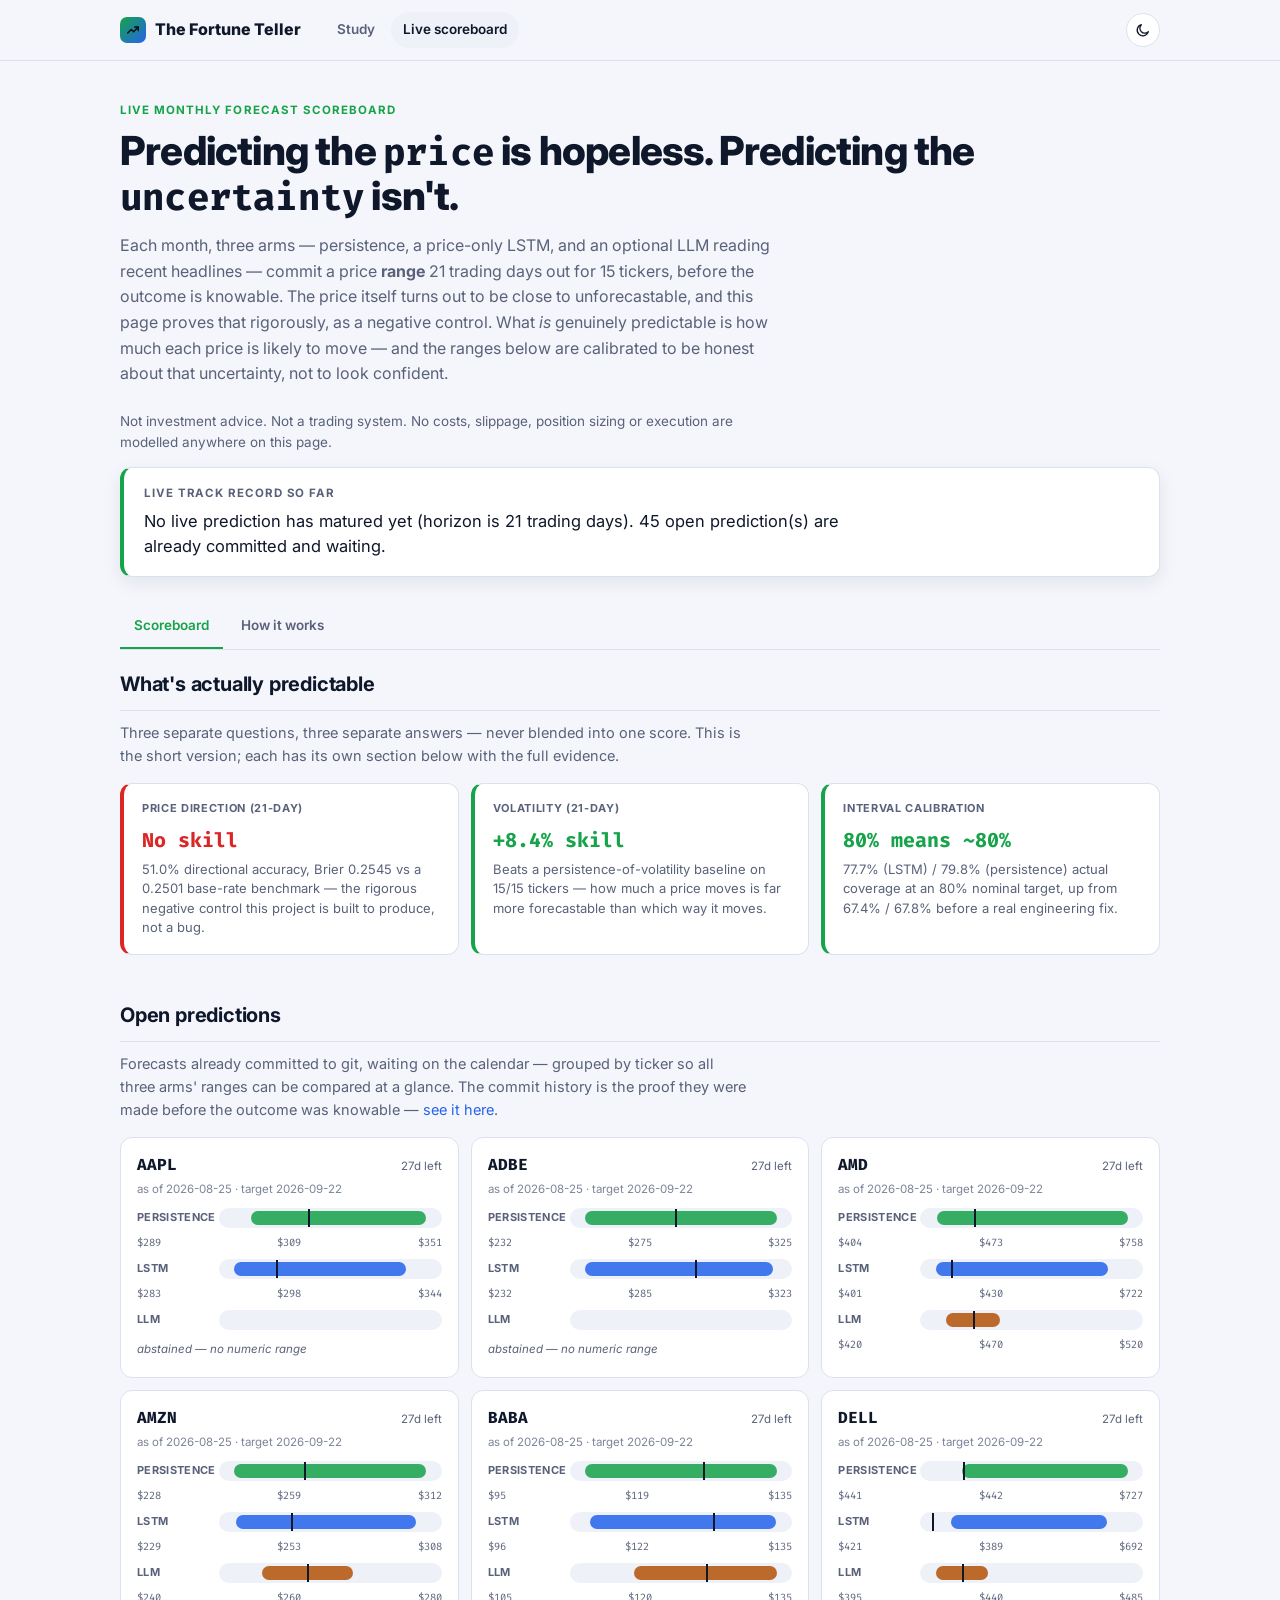
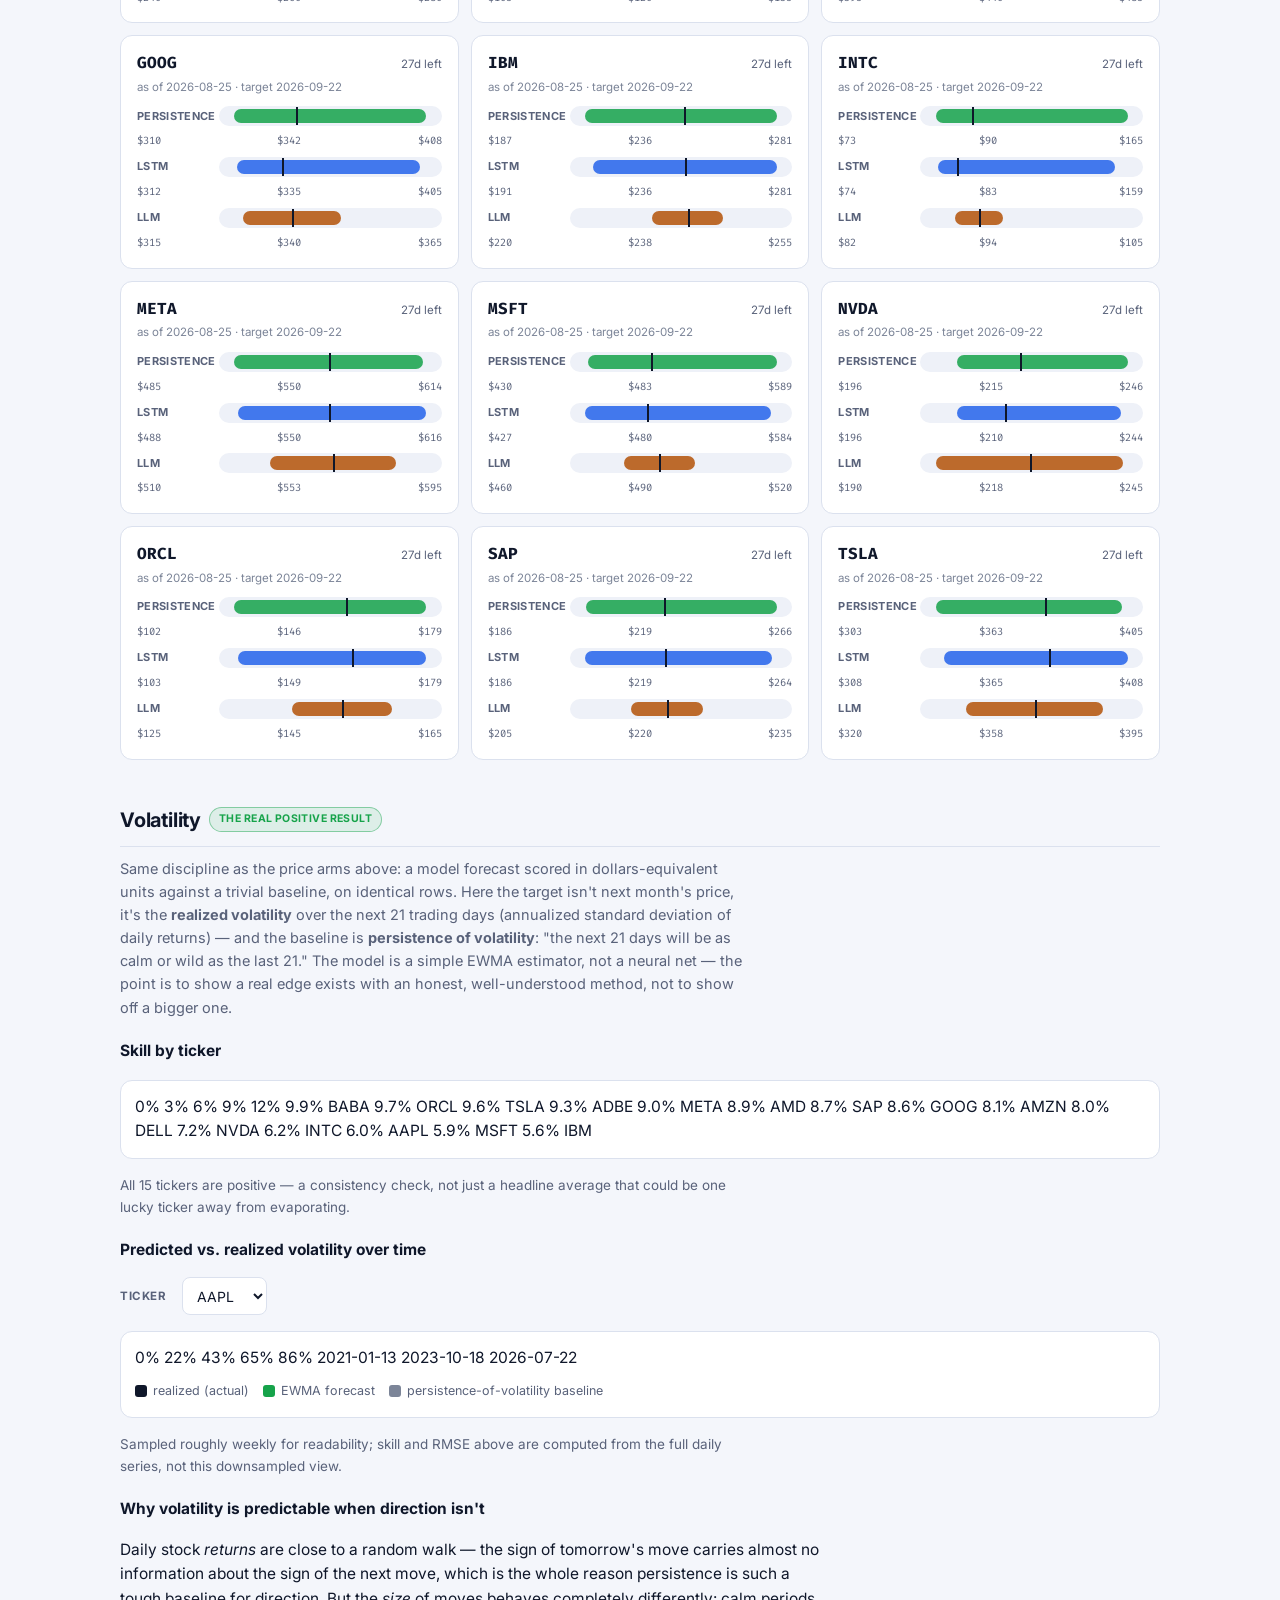
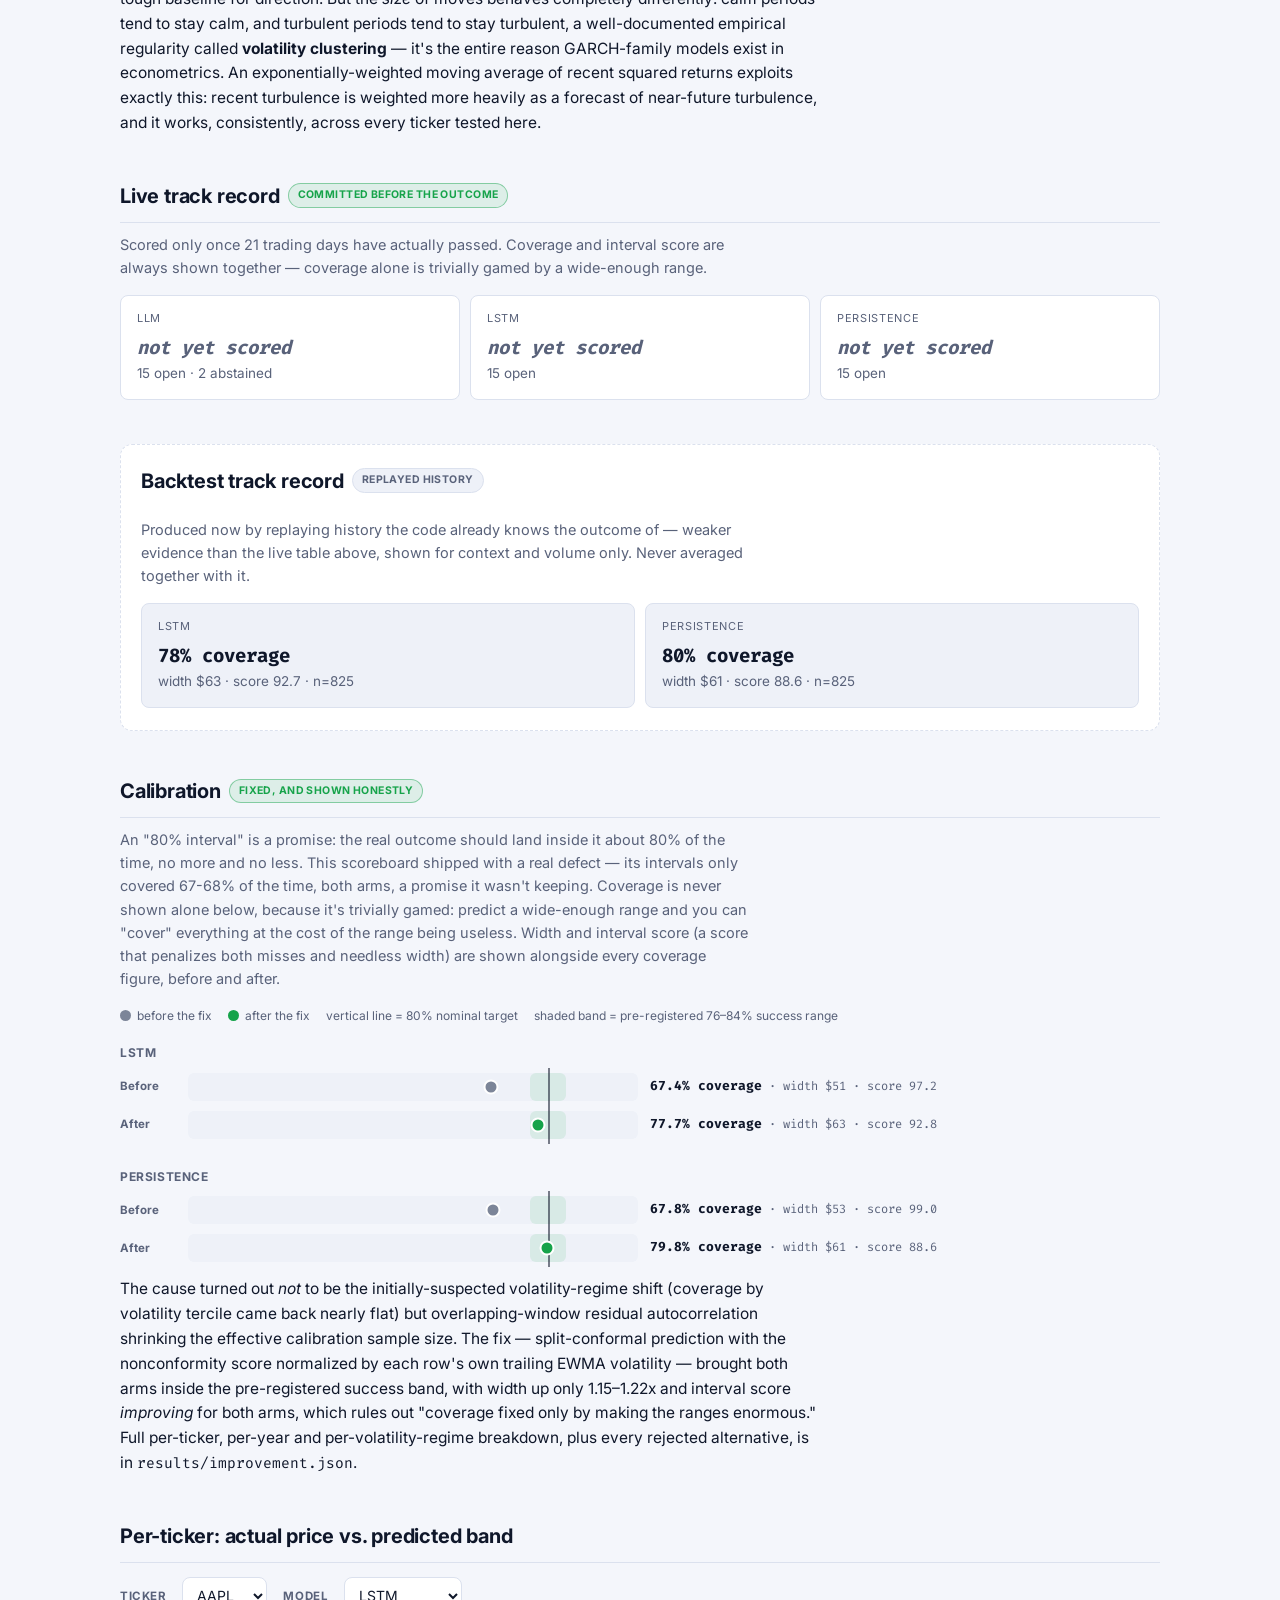
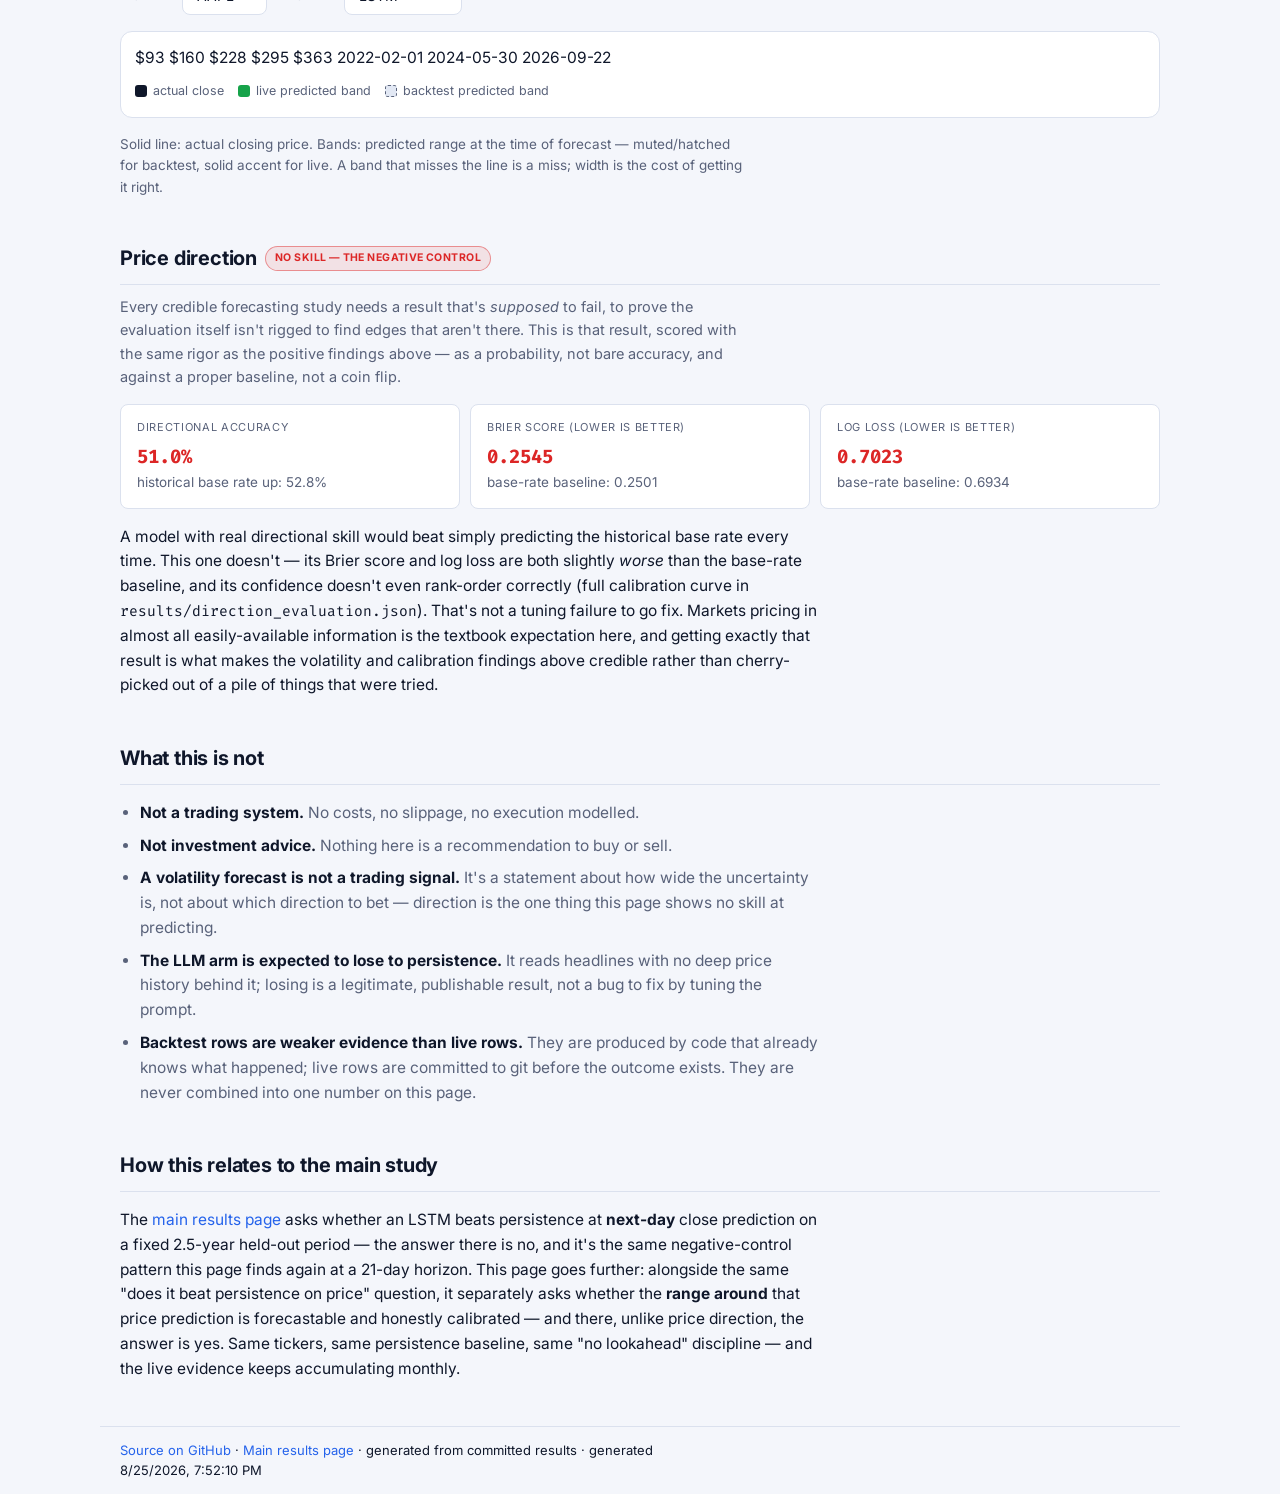
==== commit e53adc4d: "Reframe around what's predictable: volatility skill, calibration, price as control The project previ" ====
--- a/docs/scoreboard.html
+++ b/docs/scoreboard.html
@@ -4,7 +4,7 @@
 <meta charset="utf-8">
 <meta name="viewport" content="width=device-width, initial-scale=1">
 <title>The Fortune Teller — Live Scoreboard</title>
-<meta name="description" content="A public scoreboard of how badly stock forecasting actually works: persistence, an LSTM and an optional LLM predict a 21-trading-day price range for 15 tickers, scored live as reality arrives. Backtest and live results are never combined.">
+<meta name="description" content="A public scoreboard of what's actually predictable in stock forecasting: price direction is a rigorous negative control, volatility is genuinely forecastable (+8.4% skill on 15/15 tickers), and the prediction intervals are honestly calibrated. Not advice, not a trading system.">
 <script src="theme.js"></script>
 <link rel="stylesheet" href="style.css">
 </head>
@@ -29,13 +29,18 @@
 <header class="hero">
   <div class="wrap">
     <p class="eyebrow">Live monthly forecast scoreboard</p>
-    <h1>A public scoreboard of how badly <span class="mono">stock&nbsp;forecasting</span> actually works</h1>
+    <h1>Predicting the <span class="mono">price</span> is hopeless. Predicting the <span class="mono">uncertainty</span> isn't.</h1>
     <p class="lede">
       Each month, three arms — persistence, a price-only LSTM, and an optional LLM reading
-      recent headlines — predict a price <strong>range</strong> 21 trading days out for 15
-      tickers. Predictions are committed to git before the outcome exists, then scored as
-      reality arrives. A separate historical backtest exists for context — kept in its own
-      table, never blended into the live numbers.
+      recent headlines — commit a price <strong>range</strong> 21 trading days out for 15
+      tickers, before the outcome is knowable. The price itself turns out to be close to
+      unforecastable, and this page proves that rigorously, as a negative control. What
+      <em>is</em> genuinely predictable is how much each price is likely to move — and the
+      ranges below are calibrated to be honest about that uncertainty, not to look confident.
+    </p>
+    <p class="note cross-link">
+      Not investment advice. Not a trading system. No costs, slippage, position sizing or
+      execution are modelled anywhere on this page.
     </p>
     <div class="answer" id="answer">
       <p class="answer-label">Live track record so far</p>
@@ -53,6 +58,15 @@
 
   <div class="tab-panel active" id="tab-scoreboard" role="tabpanel" aria-labelledby="tab-btn-scoreboard">
 
+    <section id="findings-summary" class="section-first">
+      <h2>What's actually predictable</h2>
+      <p class="section-intro">
+        Three separate questions, three separate answers — never blended into one score. This
+        is the short version; each has its own section below with the full evidence.
+      </p>
+      <div class="finding-cards" id="findings-cards"></div>
+    </section>
+
     <section id="open-predictions">
       <h2>Open predictions</h2>
       <p class="section-intro">
@@ -64,6 +78,51 @@
       <div class="ticker-grid" id="ticker-grid"></div>
     </section>
 
+    <section id="volatility">
+      <h2>Volatility <span class="badge badge-good">the real positive result</span></h2>
+      <p class="section-intro">
+        Same discipline as the price arms above: a model forecast scored in dollars-equivalent
+        units against a trivial baseline, on identical rows. Here the target isn't next
+        month's price, it's the <strong>realized volatility</strong> over the next 21 trading
+        days (annualized standard deviation of daily returns) — and the baseline is
+        <strong>persistence of volatility</strong>: "the next 21 days will be as calm or wild
+        as the last 21." The model is a simple EWMA estimator, not a neural net — the point is
+        to show a real edge exists with an honest, well-understood method, not to show off a
+        bigger one.
+      </p>
+
+      <h3>Skill by ticker</h3>
+      <div id="chart-vol-skill" class="chart"></div>
+      <p class="note">
+        All 15 tickers are positive — a consistency check, not just a headline average that
+        could be one lucky ticker away from evaporating.
+      </p>
+
+      <h3>Predicted vs. realized volatility over time</h3>
+      <div class="chart-controls">
+        <label for="vol-ticker-select">Ticker</label>
+        <select id="vol-ticker-select"></select>
+      </div>
+      <div id="chart-vol-series" class="chart"></div>
+      <p class="note">
+        Sampled roughly weekly for readability; skill and RMSE above are computed from the full
+        daily series, not this downsampled view.
+      </p>
+
+      <h3>Why volatility is predictable when direction isn't</h3>
+      <p>
+        Daily stock <em>returns</em> are close to a random walk — the sign of tomorrow's move
+        carries almost no information about the sign of the next move, which is the whole
+        reason persistence is such a tough baseline for direction. But the <em>size</em> of
+        moves behaves completely differently: calm periods tend to stay calm, and turbulent
+        periods tend to stay turbulent, a well-documented empirical regularity called
+        <strong>volatility clustering</strong> — it's the entire reason GARCH-family models
+        exist in econometrics. An exponentially-weighted moving average of recent squared
+        returns exploits exactly this: recent turbulence is weighted more heavily as a forecast
+        of near-future turbulence, and it works, consistently, across every ticker tested here.
+      </p>
+    </section>
+
     <section id="live-track-record">
       <h2>Live track record <span class="badge badge-live">committed before the outcome</span></h2>
       <p class="section-intro">
@@ -81,6 +140,39 @@
         together with it.
       </p>
       <div class="grid" id="backtest-summary"></div>
+    </section>
+
+    <section id="calibration">
+      <h2>Calibration <span class="badge badge-good">fixed, and shown honestly</span></h2>
+      <p class="section-intro">
+        An "80% interval" is a promise: the real outcome should land inside it about 80% of the
+        time, no more and no less. This scoreboard shipped with a real defect — its intervals
+        only covered 67-68% of the time, both arms, a promise it wasn't keeping. Coverage is
+        never shown alone below, because it's trivially gamed: predict a wide-enough range and
+        you can "cover" everything at the cost of the range being useless. Width and interval
+        score (a score that penalizes both misses and needless width) are shown alongside every
+        coverage figure, before and after.
+      </p>
+
+      <div class="calib-legend">
+        <span><span class="swatch" style="background:var(--muted-2)"></span>before the fix</span>
+        <span><span class="swatch" style="background:var(--accent)"></span>after the fix</span>
+        <span>vertical line = 80% nominal target</span>
+        <span>shaded band = pre-registered 76–84% success range</span>
+      </div>
+      <div id="calibration-rows"></div>
+
+      <p>
+        The cause turned out <em>not</em> to be the initially-suspected volatility-regime shift
+        (coverage by volatility tercile came back nearly flat) but overlapping-window residual
+        autocorrelation shrinking the effective calibration sample size. The fix — split-conformal
+        prediction with the nonconformity score normalized by each row's own trailing EWMA
+        volatility — brought both arms inside the pre-registered success band, with width up
+        only 1.15–1.22x and interval score <em>improving</em> for both arms, which rules out
+        "coverage fixed only by making the ranges enormous." Full per-ticker, per-year and
+        per-volatility-regime breakdown, plus every rejected alternative, is in
+        <code class="mono">results/improvement.json</code>.
+      </p>
     </section>
 
     <section id="per-ticker-chart">
@@ -99,11 +191,35 @@
       </p>
     </section>
 
+    <section id="negative-control">
+      <h2>Price direction <span class="badge badge-bad">no skill — the negative control</span></h2>
+      <p class="section-intro">
+        Every credible forecasting study needs a result that's <em>supposed</em> to fail, to
+        prove the evaluation itself isn't rigged to find edges that aren't there. This is that
+        result, scored with the same rigor as the positive findings above — as a probability,
+        not bare accuracy, and against a proper baseline, not a coin flip.
+      </p>
+      <div class="grid" id="negative-control-cards"></div>
+      <p>
+        A model with real directional skill would beat simply predicting the historical base
+        rate every time. This one doesn't — its Brier score and log loss are both slightly
+        <em>worse</em> than the base-rate baseline, and its confidence doesn't even rank-order
+        correctly (full calibration curve in <code class="mono">results/direction_evaluation.json</code>).
+        That's not a tuning failure to go fix. Markets pricing in almost all easily-available
+        information is the textbook expectation here, and getting exactly that result is what
+        makes the volatility and calibration findings above credible rather than cherry-picked
+        out of a pile of things that were tried.
+      </p>
+    </section>
+
     <section class="disclaimer">
       <h2>What this is not</h2>
       <ul>
         <li><strong>Not a trading system.</strong> No costs, no slippage, no execution modelled.</li>
         <li><strong>Not investment advice.</strong> Nothing here is a recommendation to buy or sell.</li>
+        <li><strong>A volatility forecast is not a trading signal.</strong> It's a statement
+          about how wide the uncertainty is, not about which direction to bet — direction is
+          the one thing this page shows no skill at predicting.</li>
         <li><strong>The LLM arm is expected to lose to persistence.</strong> It reads headlines
           with no deep price history behind it; losing is a legitimate, publishable result, not
           a bug to fix by tuning the prompt.</li>
@@ -118,10 +234,12 @@
       <p>
         The <a href="index.html">main results page</a> asks whether an LSTM beats persistence at
         <strong>next-day</strong> close prediction on a fixed 2.5-year held-out period — the
-        answer there is no. This page asks a related but different question going forward:
-        whether it can beat persistence at a <strong>21-day range</strong>, scored live, month
-        over month. Same tickers, same persistence baseline, same "no lookahead" discipline —
-        different horizon, and this time the evidence keeps accumulating.
+        answer there is no, and it's the same negative-control pattern this page finds again at
+        a 21-day horizon. This page goes further: alongside the same "does it beat persistence
+        on price" question, it separately asks whether the <strong>range around</strong> that
+        price prediction is forecastable and honestly calibrated — and there, unlike price
+        direction, the answer is yes. Same tickers, same persistence baseline, same "no
+        lookahead" discipline — and the live evidence keeps accumulating monthly.
       </p>
     </section>
 
@@ -235,12 +353,30 @@
         <h3>8. The honest finding</h3>
         <p>
           On the fixed next-day study, the LSTM does not beat persistence. On this live
-          scoreboard, expect the same pattern to hold at the 21-day horizon — that would not be
-          a failure of this project, it would be the finding. What <em>is</em> genuinely
-          predictable, and shown honestly rather than buried, is <strong>volatility</strong>
-          itself: how much a price moves is more forecastable than which way it moves. See the
-          main study's README for the full breakdown of what worked and what didn't, including
-          every rejected attempt to improve on it.
+          scoreboard, the same pattern holds at the 21-day horizon, scored properly as a
+          probability, not bare accuracy — Brier score and log loss both come out slightly
+          worse than a base-rate baseline. That is not a failure of this project; it is the
+          finding, and it is what makes the two results below credible rather than
+          cherry-picked.
+        </p>
+      </div>
+
+      <div class="hiw-block">
+        <h3>9. What's actually predictable</h3>
+        <p>
+          Two things came out of the same evaluation discipline applied to price direction, but
+          landed on the opposite side of zero. <strong>Volatility</strong> — how much a price
+          moves over the next 21 days — beats a persistence-of-volatility baseline by 8.4% on
+          every one of 15 tickers, using nothing fancier than an exponentially-weighted moving
+          average of recent squared returns; see the "Volatility" section above for the
+          per-ticker breakdown and why volatility clustering makes this possible even though
+          direction is unpredictable. And the prediction <strong>intervals</strong> themselves
+          were miscalibrated (67-68% actual coverage against an 80% target) until a
+          split-conformal fix, scaled by each ticker's own recent volatility, brought both arms
+          to 77.7-79.8% — see "Calibration" above. Neither result claims the price is
+          forecastable. Both are honest, checkable claims about the shape of the uncertainty
+          around it. Full detail on every variant tried, kept or rejected, is in the main
+          study's README and <code class="mono">results/improvement.json</code>.
         </p>
       </div>
     </section>
--- a/docs/style.css
+++ b/docs/style.css
@@ -291,6 +291,44 @@
 .stat-empty { color: var(--muted); font-style: italic; font-size: 13.5px; }
 
 /* ---------------------------------------------------------------------------
+   Finding cards (price / volatility / calibration, at-a-glance)
+--------------------------------------------------------------------------- */
+.finding-cards {
+  display: grid;
+  grid-template-columns: repeat(auto-fit, minmax(240px, 1fr));
+  gap: 12px;
+  margin: 16px 0;
+}
+.finding-card {
+  background: var(--surface);
+  border: 1px solid var(--line);
+  border-left: 4px solid var(--muted-2);
+  border-radius: var(--radius);
+  padding: 16px 18px;
+}
+.finding-card.good { border-left-color: var(--accent); }
+.finding-card.bad { border-left-color: var(--bad); }
+.finding-card .finding-label {
+  font-size: 11px;
+  font-weight: 700;
+  text-transform: uppercase;
+  letter-spacing: 0.06em;
+  color: var(--muted);
+  display: flex;
+  align-items: center;
+  gap: 8px;
+}
+.finding-card .finding-headline {
+  font-size: 20px;
+  font-weight: 800;
+  font-family: var(--mono);
+  margin: 6px 0 4px;
+}
+.finding-card.good .finding-headline { color: var(--accent); }
+.finding-card.bad .finding-headline { color: var(--bad); }
+.finding-card .finding-note { font-size: 13px; color: var(--muted); line-height: 1.5; }
+
+/* ---------------------------------------------------------------------------
    Tables
 --------------------------------------------------------------------------- */
 .tablewrap { overflow-x: auto; margin: 16px 0; border: 1px solid var(--line); border-radius: var(--radius-sm); }
@@ -324,6 +362,8 @@
 .badge-live { color: var(--accent); background: var(--accent-soft); border: 1px solid color-mix(in srgb, var(--accent) 45%, transparent); }
 .badge-backtest { color: var(--muted); background: var(--surface-2); border: 1px solid var(--line); }
 .badge-model { background: var(--surface-3); color: var(--text); border: 1px solid var(--line); }
+.badge-good { color: var(--accent); background: var(--accent-soft); border: 1px solid color-mix(in srgb, var(--accent) 45%, transparent); }
+.badge-bad { color: var(--bad); background: var(--bad-soft); border: 1px solid color-mix(in srgb, var(--bad) 45%, transparent); }
 
 /* ---------------------------------------------------------------------------
    Muted / secondary panel (backtest section)
@@ -413,6 +453,80 @@
 }
 
 /* ---------------------------------------------------------------------------
+   Calibration rows (nominal vs actual coverage, before/after)
+--------------------------------------------------------------------------- */
+.calib-block { margin: 18px 0 28px; }
+.calib-block:last-child { margin-bottom: 0; }
+.calib-block-label {
+  font-size: 12px;
+  font-weight: 700;
+  text-transform: uppercase;
+  letter-spacing: 0.05em;
+  color: var(--muted);
+  margin-bottom: 8px;
+}
+.calib-row { display: flex; flex-wrap: wrap; align-items: center; gap: 6px 12px; margin: 10px 0; }
+.calib-tag {
+  width: 56px;
+  flex-shrink: 0;
+  font-size: 11.5px;
+  font-weight: 700;
+  color: var(--muted);
+}
+.calib-track {
+  position: relative;
+  flex: 1 1 120px;
+  height: 28px;
+  background: var(--surface-2);
+  border-radius: 6px;
+  min-width: 0;
+}
+.calib-band {
+  position: absolute;
+  top: 0;
+  bottom: 0;
+  background: var(--accent-soft);
+  border-radius: 6px;
+}
+.calib-nominal {
+  position: absolute;
+  top: -5px;
+  bottom: -5px;
+  width: 2px;
+  background: var(--text);
+  opacity: 0.55;
+}
+.calib-dot {
+  position: absolute;
+  top: 50%;
+  width: 15px;
+  height: 15px;
+  border-radius: 50%;
+  border: 2px solid var(--surface);
+  transform: translate(-50%, -50%);
+}
+.calib-dot.before { background: var(--muted-2); }
+.calib-dot.after { background: var(--accent); }
+.calib-readout {
+  flex: 1 1 180px;
+  font-family: var(--mono);
+  font-size: 12px;
+  color: var(--muted);
+  text-align: left;
+}
+.calib-readout strong { color: var(--text); font-size: 13px; }
+.calib-legend {
+  display: flex;
+  flex-wrap: wrap;
+  gap: 16px;
+  margin-top: 4px;
+  font-size: 12px;
+  color: var(--muted);
+}
+.calib-legend span { display: inline-flex; align-items: center; gap: 6px; }
+.calib-legend .swatch { width: 11px; height: 11px; border-radius: 50%; display: inline-block; }
+
+/* ---------------------------------------------------------------------------
    Chart controls / legend
 --------------------------------------------------------------------------- */
 .chart-controls {
